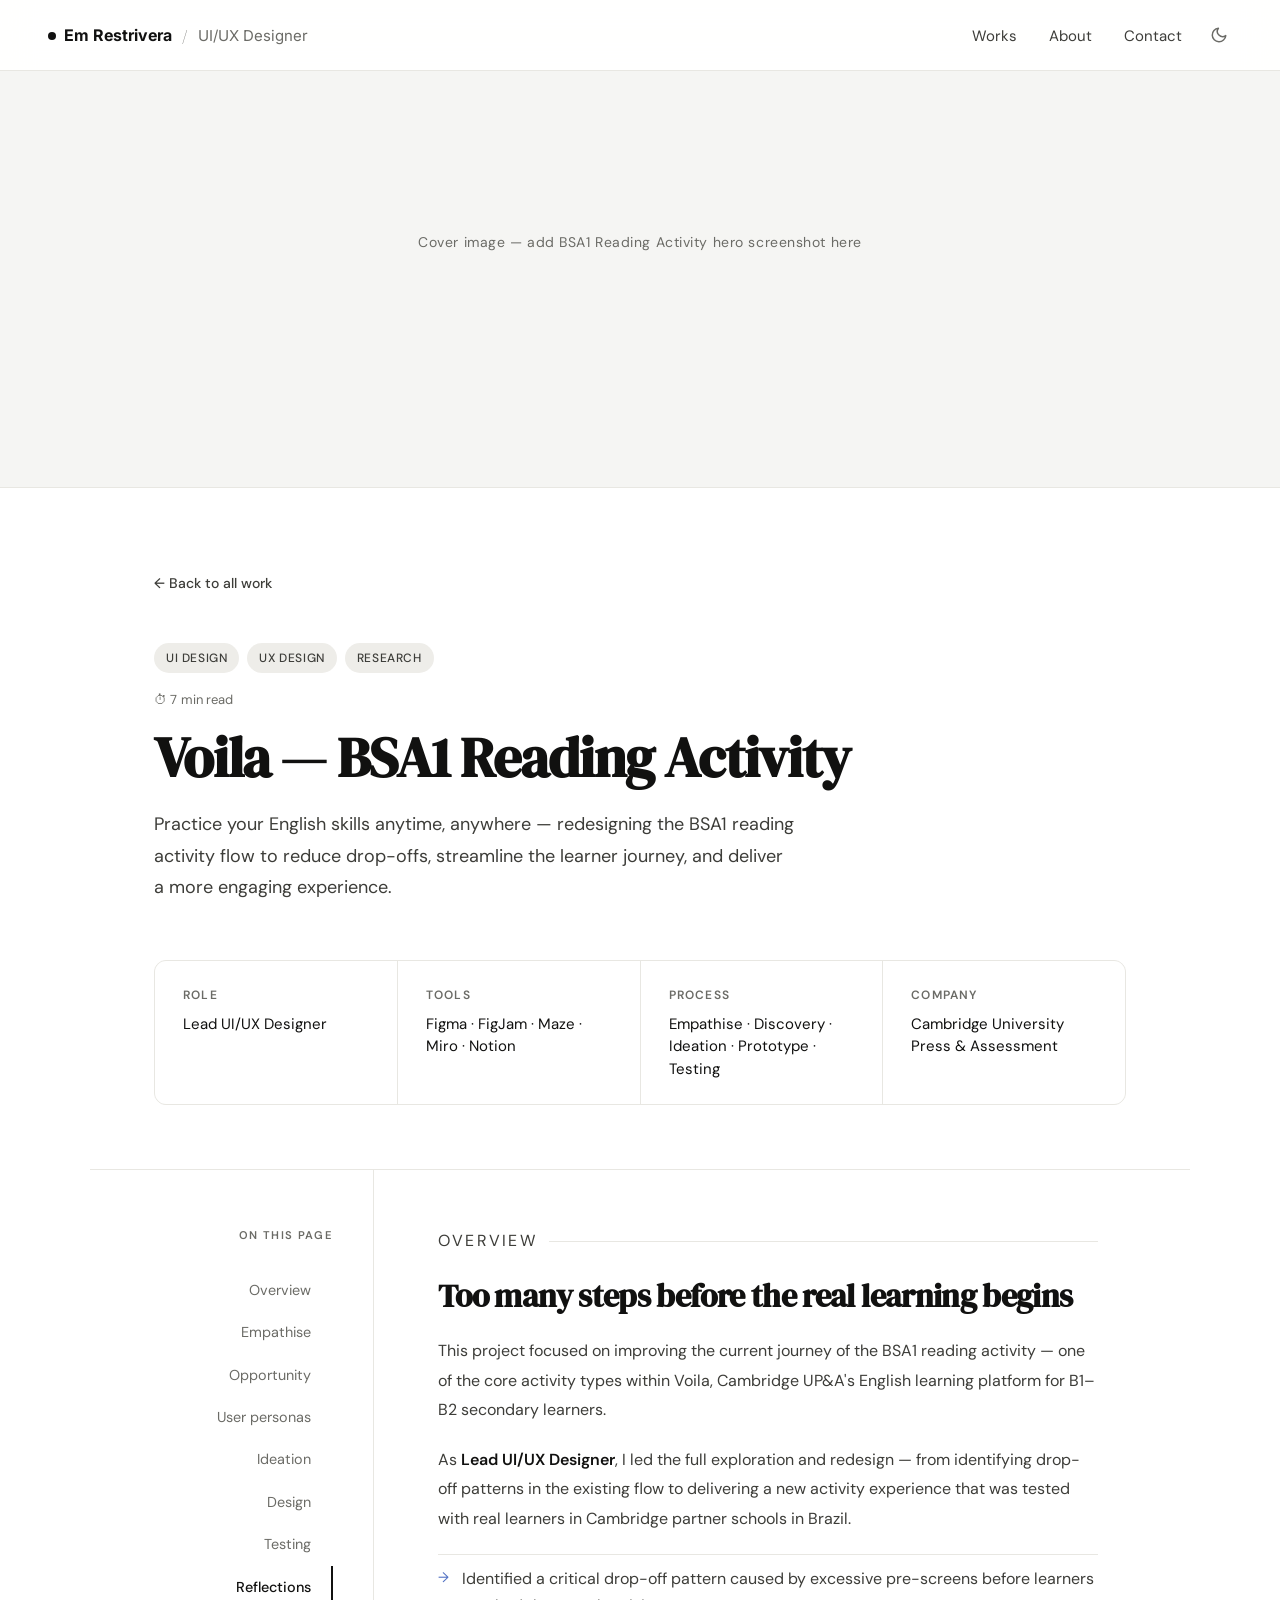
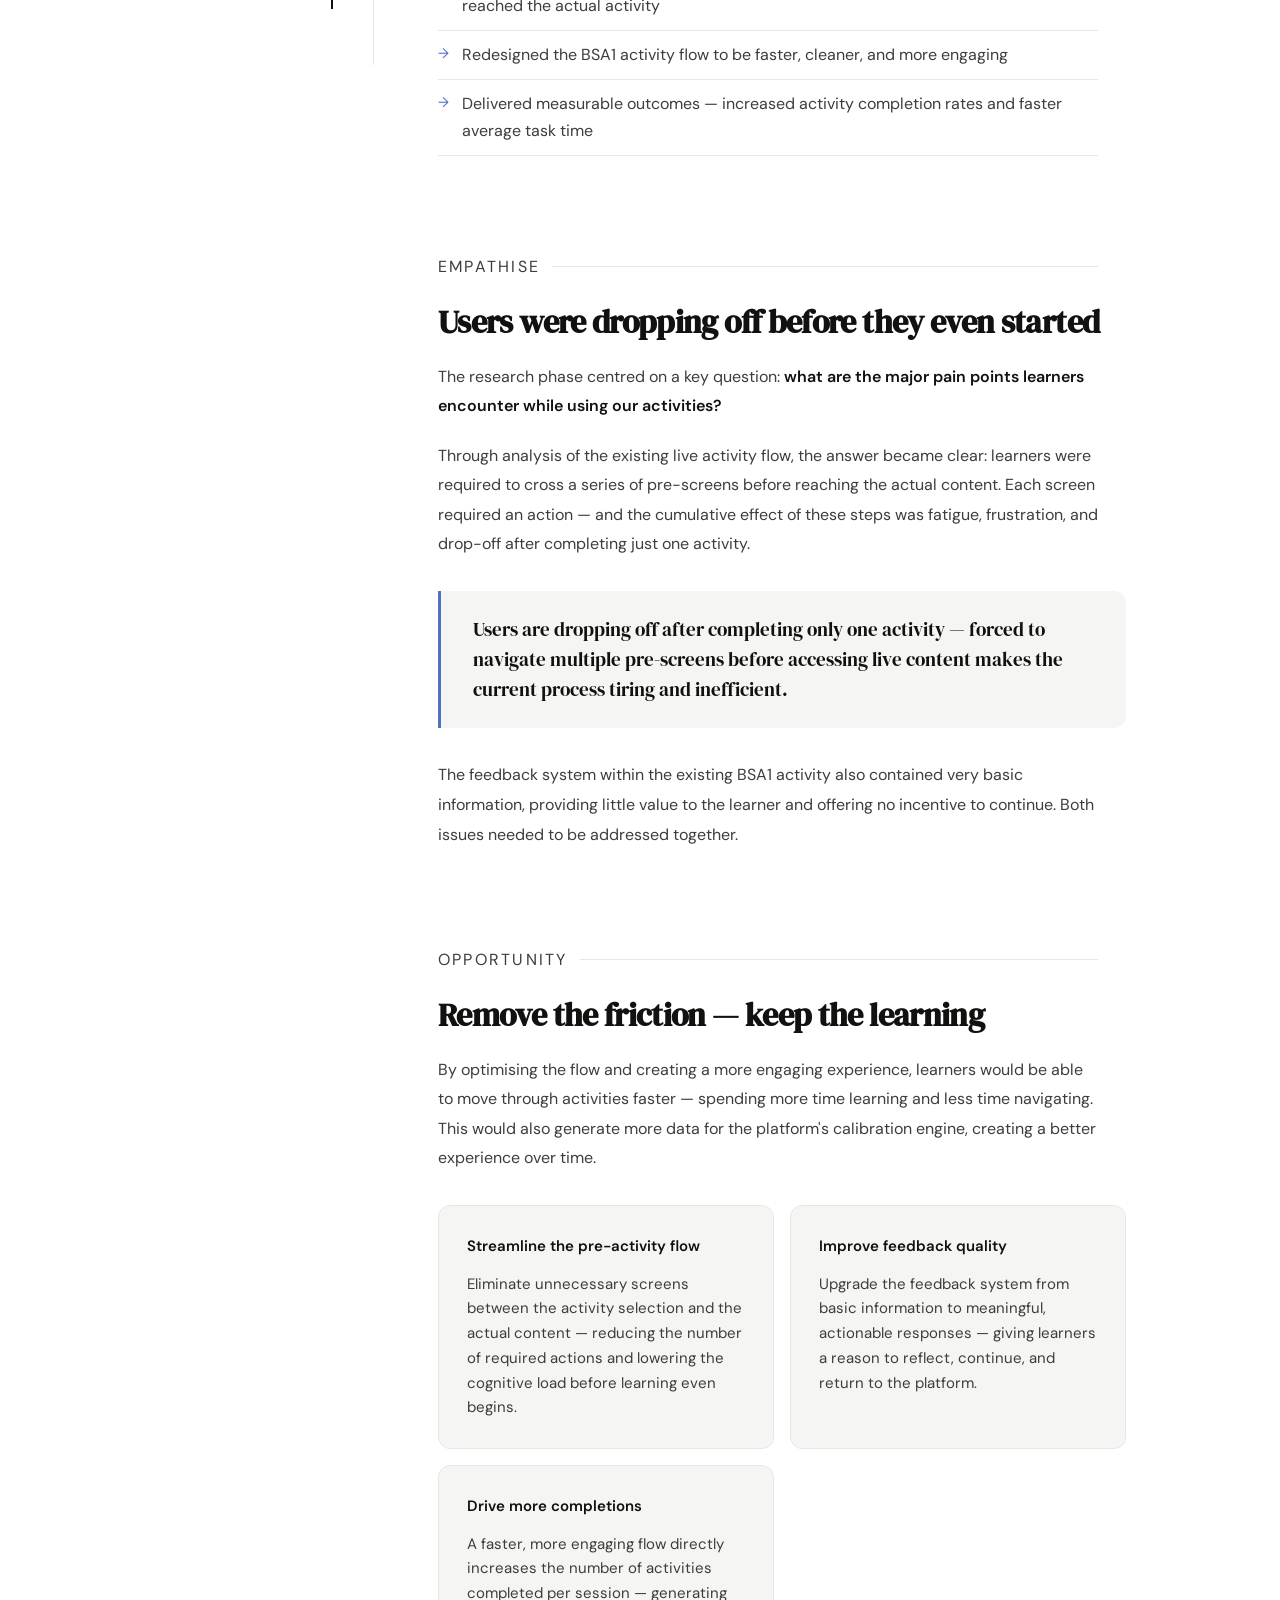
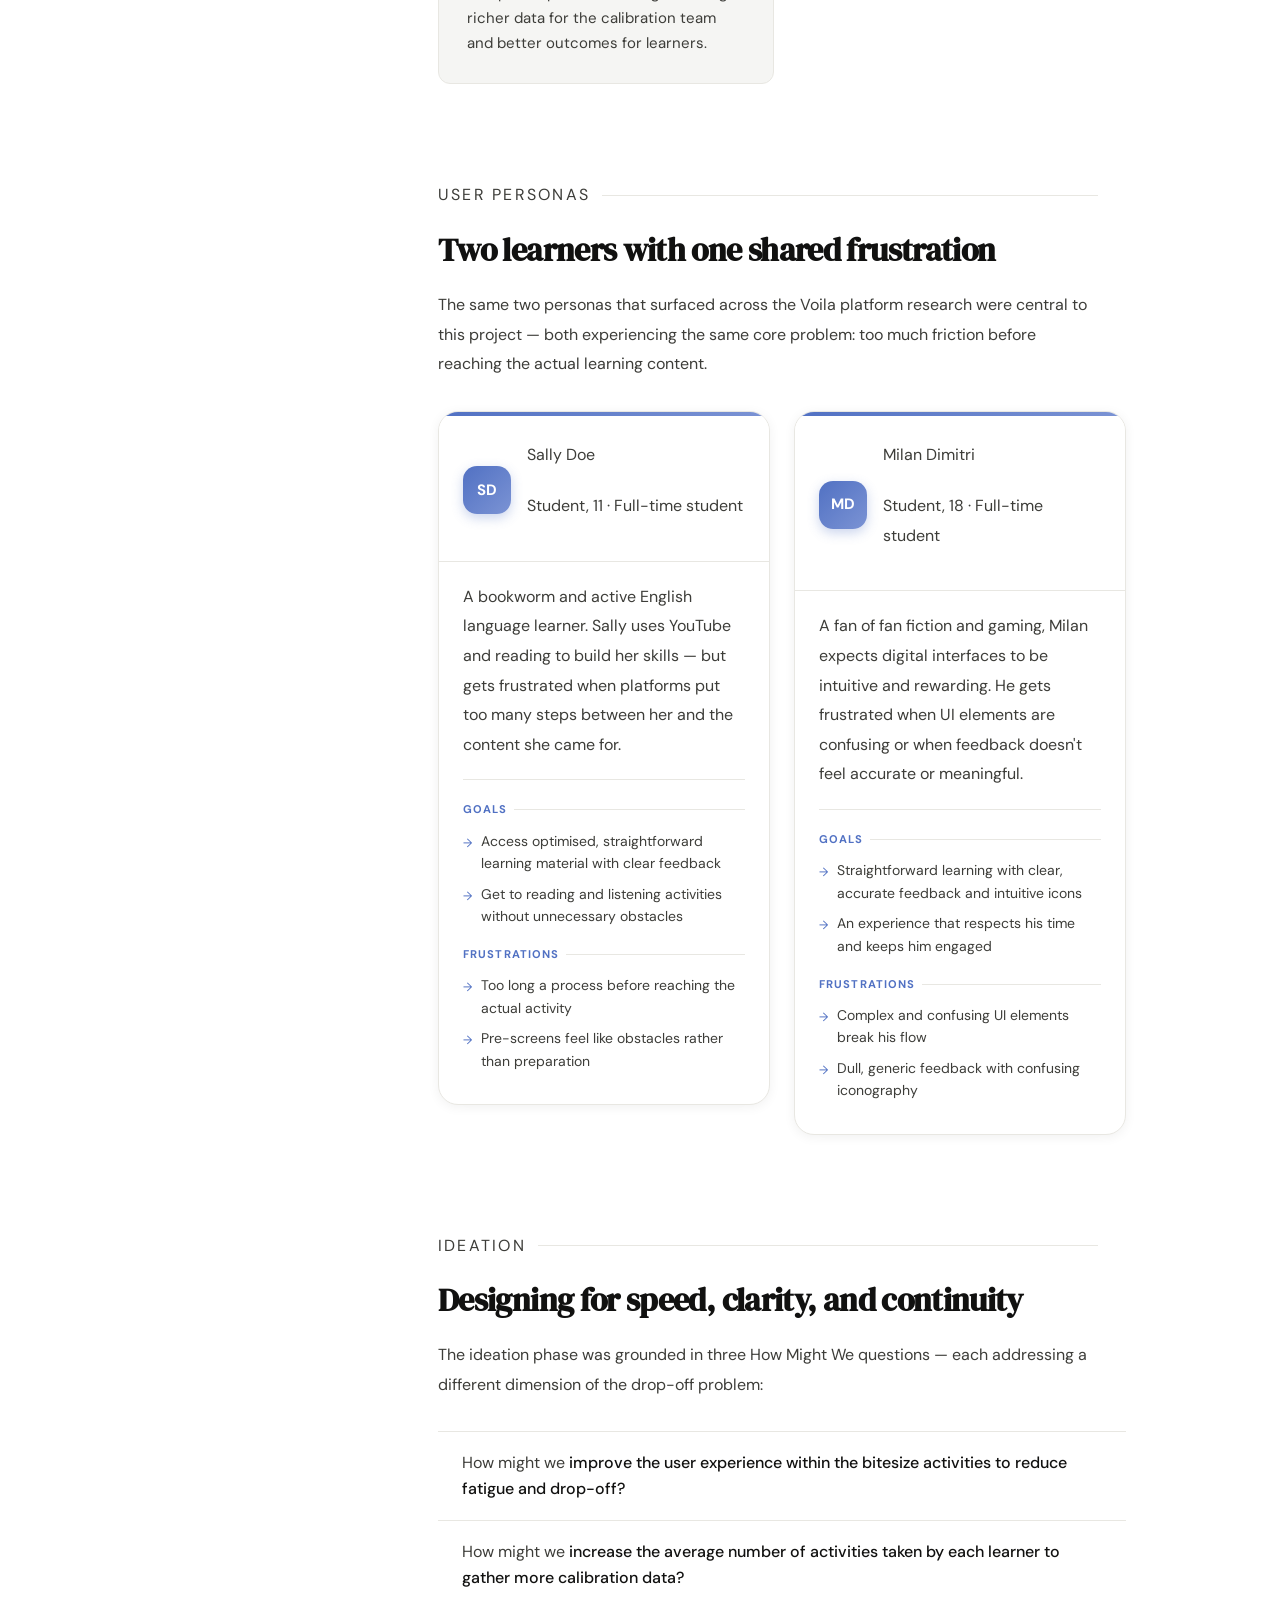
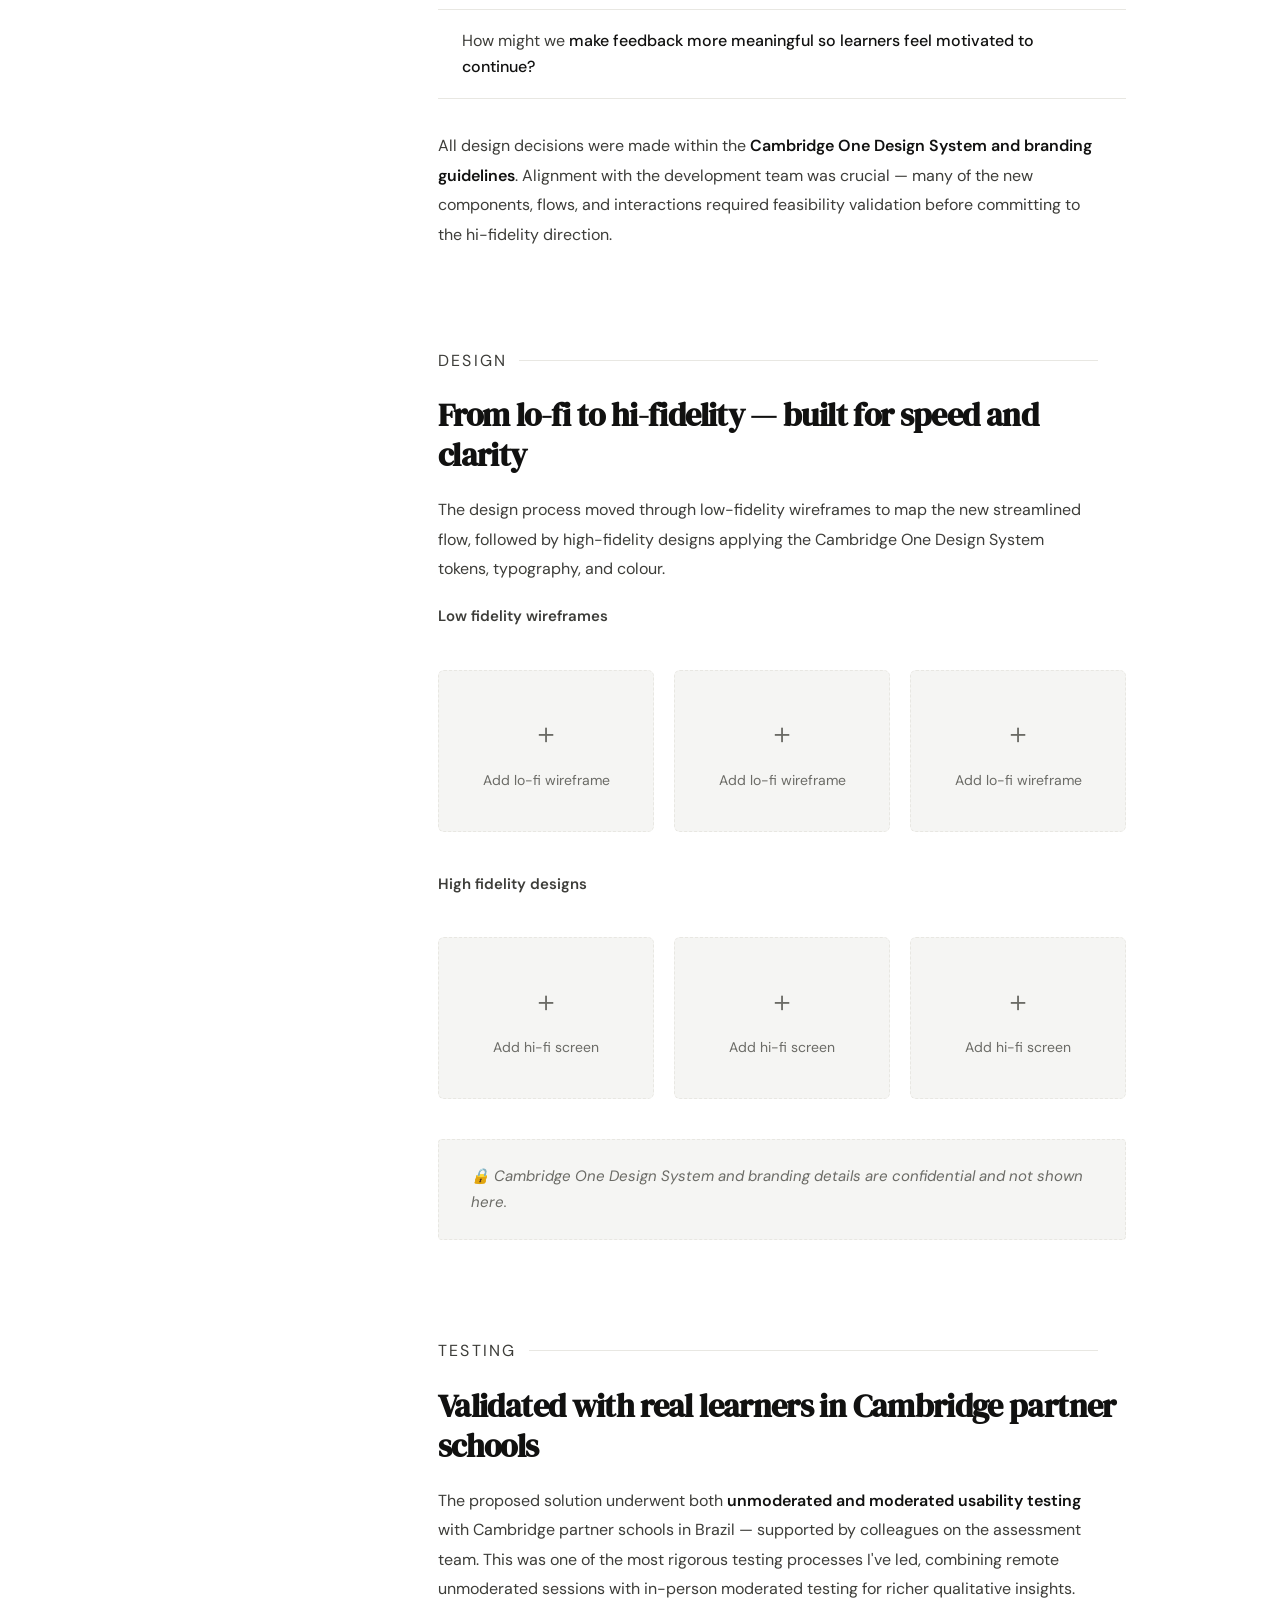
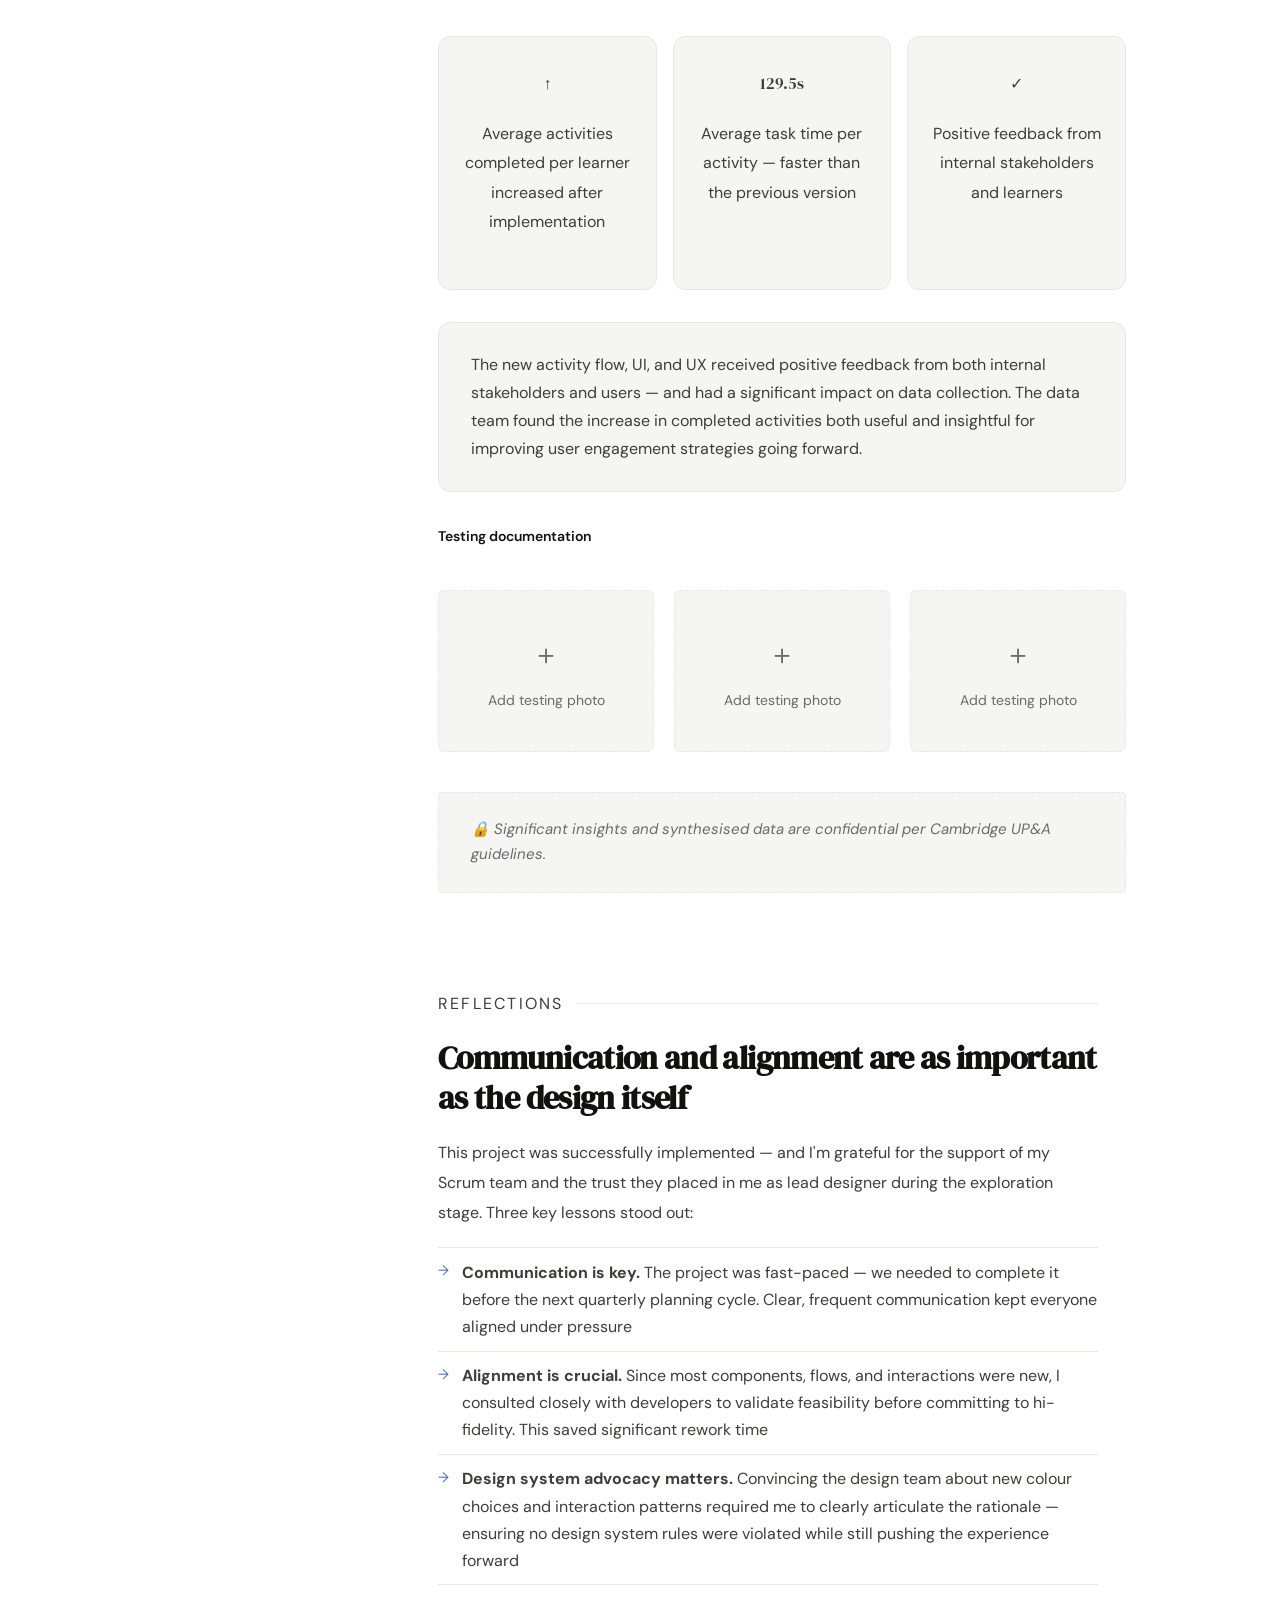
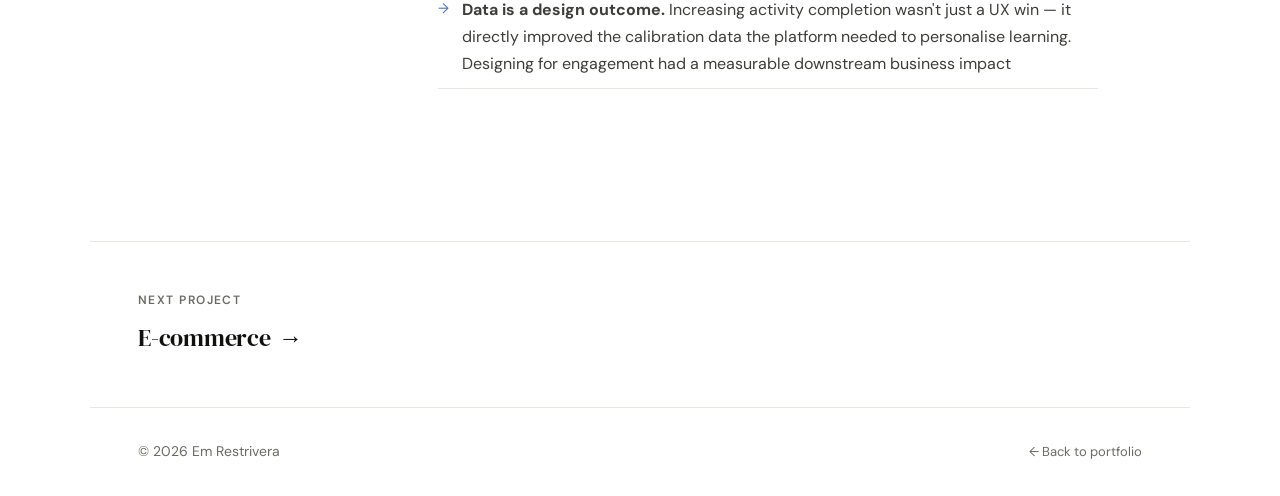
==== activityhomepage.html @ 590471d0 "Add files via upload" ====
<!DOCTYPE html>
<html lang="en">
<head>
<meta charset="UTF-8" />
<meta name="viewport" content="width=device-width, initial-scale=1.0" />
<title>Voila BSA1 Reading Activity — Em Restrivera</title>
<link rel="preconnect" href="https://fonts.googleapis.com" />
<link rel="preconnect" href="https://fonts.gstatic.com" crossorigin />
<link href="https://fonts.googleapis.com/css2?family=Inter:wght@400;500;600;700&family=DM+Serif+Display:ital@0;1&family=DM+Sans:ital,opsz,wght@0,9..40,300;0,9..40,400;0,9..40,500;1,9..40,300&display=swap" rel="stylesheet" />
<link rel="stylesheet" href="case-study.css" />
<style>
  .cs-layout{display:grid;grid-template-columns:220px 1fr;gap:0;max-width:1100px;margin:0 auto;align-items:start;padding:0 4rem}
  .cs-sidenav{position:sticky;top:6rem;padding:3.5rem 2.5rem 3.5rem 0;border-right:1px solid var(--border)}
  .cs-sidenav-title{font-size:0.7rem;font-weight:600;letter-spacing:0.12em;text-transform:uppercase;color:var(--subtle);margin-bottom:1.5rem;text-align:right}
  .cs-sidenav ul{list-style:none;padding:0;margin:0;display:flex;flex-direction:column;gap:0}
  .cs-sidenav ul li a{display:block;font-size:0.9rem;color:var(--subtle);text-decoration:none;padding:0.65rem 1.25rem 0.65rem 0;border-right:2px solid transparent;transition:all 0.2s ease;line-height:1.5;text-align:right}
  .cs-sidenav ul li a:hover{color:var(--text);border-right-color:var(--text)}
  .cs-sidenav ul li a.active{color:var(--text);font-weight:500;border-right-color:var(--text)}
  .cs-main{padding:3.5rem 0 3.5rem 4rem}
  .img-upload-grid{display:grid;grid-template-columns:repeat(auto-fit,minmax(200px,1fr));gap:1.25rem;margin:2.5rem 0}
  .img-upload-box{aspect-ratio:4/3;border:1.5px dashed var(--border);border-radius:6px;display:flex;flex-direction:column;align-items:center;justify-content:center;gap:0.75rem;background:var(--surface);cursor:pointer;transition:all 0.2s ease;position:relative;overflow:hidden}
  .img-upload-box:hover{border-color:var(--muted);background:var(--bg)}
  .img-upload-box input[type="file"]{position:absolute;inset:0;opacity:0;cursor:pointer;width:100%;height:100%}
  .img-upload-box img{position:absolute;inset:0;width:100%;height:100%;object-fit:cover;display:none}
  .img-upload-box .upload-icon{font-size:1.75rem;color:var(--subtle)}
  .img-upload-box .upload-label{font-size:0.875rem;color:var(--subtle);text-align:center;line-height:1.5;padding:0 1.25rem}
  .confidential-box{background:var(--surface);border:1px dashed var(--border);border-radius:4px;padding:1.5rem 2rem;margin:2rem 0;display:flex;align-items:center;gap:0.75rem}
  .confidential-box span{font-size:0.9375rem;color:var(--subtle);font-style:italic}
  @media(max-width:768px){.cs-layout{grid-template-columns:1fr;padding:0 1.5rem}.cs-sidenav{display:none}.cs-main{padding:2rem 0}}
</style>
</head>
<body>

<nav>
  <a href="index.html" class="nav-logo">
    <span style="display:inline-flex;align-items:center;gap:0.5rem;">
      <span style="width:8px;height:8px;background:var(--text);border-radius:50%;display:inline-block;flex-shrink:0;transition:background 0.22s ease;"></span>
      <span style="font-weight:700;font-family:'Inter',sans-serif;font-size:1rem;color:var(--text);">Em Restrivera</span>
      <span style="color:var(--subtle);font-weight:300;font-size:1rem;margin:0 0.15rem;">/</span>
      <span style="font-weight:400;font-family:'Inter',sans-serif;font-size:0.9375rem;color:var(--subtle);">UI/UX Designer</span>
    </span>
  </a>
  <div style="display:flex;align-items:center;gap:1.5rem;">
  <ul class="nav-links">
    <li><a href="index.html#works">Works</a></li>
    <li><a href="index.html#about">About</a></li>
    <li><a href="index.html#contact">Contact</a></li>
  </ul>
    <button id="theme-toggle" aria-label="Toggle dark mode" style="background:none;border:none;cursor:pointer;padding:4px;display:flex;align-items:center;justify-content:center;color:var(--subtle);transition:color 0.22s ease;">
    <svg id="icon-sun" width="18" height="18" viewBox="0 0 24 24" fill="none" stroke="currentColor" stroke-width="2" stroke-linecap="round" stroke-linejoin="round" style="display:none"><circle cx="12" cy="12" r="5"/><line x1="12" y1="1" x2="12" y2="3"/><line x1="12" y1="21" x2="12" y2="23"/><line x1="4.22" y1="4.22" x2="5.64" y2="5.64"/><line x1="18.36" y1="18.36" x2="19.78" y2="19.78"/><line x1="1" y1="12" x2="3" y2="12"/><line x1="21" y1="12" x2="23" y2="12"/><line x1="4.22" y1="19.78" x2="5.64" y2="18.36"/><line x1="18.36" y1="5.64" x2="19.78" y2="4.22"/></svg>
    <svg id="icon-moon" width="18" height="18" viewBox="0 0 24 24" fill="none" stroke="currentColor" stroke-width="2" stroke-linecap="round" stroke-linejoin="round"><path d="M21 12.79A9 9 0 1 1 11.21 3 7 7 0 0 0 21 12.79z"/></svg>
  </button>
  </div>
</nav>

<!-- COVER -->
<div class="cs-cover fade-up">
  <div class="cs-cover-img">Cover image — add BSA1 Reading Activity hero screenshot here</div>
</div>

<!-- HERO -->
<div class="cs-hero fade-up">
  <a href="index.html" class="cs-back">← Back to all work</a>
  <div class="cs-tags">
    <span class="cs-tag">UI Design</span>
    <span class="cs-tag">UX Design</span>
    <span class="cs-tag">Research</span>
  </div>
  <p class="cs-reading-time">⏱ 7 min read</p>
  <h1>Voila — BSA1 Reading Activity</h1>
  <p class="subtitle">Practice your English skills anytime, anywhere — redesigning the BSA1 reading activity flow to reduce drop-offs, streamline the learner journey, and deliver a more engaging experience.</p>
  <div class="cs-meta">
    <div class="cs-meta-item">
      <p class="cs-meta-label">Role</p>
      <p class="cs-meta-value">Lead UI/UX Designer</p>
    </div>
    <div class="cs-meta-item">
      <p class="cs-meta-label">Tools</p>
      <p class="cs-meta-value">Figma · FigJam · Maze · Miro · Notion</p>
    </div>
    <div class="cs-meta-item">
      <p class="cs-meta-label">Process</p>
      <p class="cs-meta-value">Empathise · Discovery · Ideation · Prototype · Testing</p>
    </div>
    <div class="cs-meta-item">
      <p class="cs-meta-label">Company</p>
      <p class="cs-meta-value">Cambridge University Press & Assessment</p>
    </div>
  </div>
</div>

<!-- TWO COLUMN LAYOUT -->
<div class="cs-layout">

  <aside class="cs-sidenav">
    <p class="cs-sidenav-title">On this page</p>
    <ul>
      <li><a href="#overview">Overview</a></li>
      <li><a href="#empathise">Empathise</a></li>
      <li><a href="#opportunity">Opportunity</a></li>
      <li><a href="#personas">User personas</a></li>
      <li><a href="#ideation">Ideation</a></li>
      <li><a href="#design">Design</a></li>
      <li><a href="#testing">Testing</a></li>
      <li><a href="#reflections">Reflections</a></li>
    </ul>
  </aside>

  <div class="cs-main">

    <!-- OVERVIEW -->
    <div class="cs-section fade-up" id="overview">
      <p class="cs-section-label">Overview</p>
      <h2>Too many steps before the real learning begins</h2>
      <p>This project focused on improving the current journey of the BSA1 reading activity — one of the core activity types within Voila, Cambridge UP&A's English learning platform for B1–B2 secondary learners.</p>
      <p>As <strong>Lead UI/UX Designer</strong>, I led the full exploration and redesign — from identifying drop-off patterns in the existing flow to delivering a new activity experience that was tested with real learners in Cambridge partner schools in Brazil.</p>
      <ul class="cs-list">
        <li>Identified a critical drop-off pattern caused by excessive pre-screens before learners reached the actual activity</li>
        <li>Redesigned the BSA1 activity flow to be faster, cleaner, and more engaging</li>
        <li>Delivered measurable outcomes — increased activity completion rates and faster average task time</li>
      </ul>
    </div>

    <!-- EMPATHISE -->
    <div class="cs-section fade-up" id="empathise">
      <p class="cs-section-label">Empathise</p>
      <h2>Users were dropping off before they even started</h2>
      <p>The research phase centred on a key question: <strong>what are the major pain points learners encounter while using our activities?</strong></p>
      <p>Through analysis of the existing live activity flow, the answer became clear: learners were required to cross a series of pre-screens before reaching the actual content. Each screen required an action — and the cumulative effect of these steps was fatigue, frustration, and drop-off after completing just one activity.</p>

      <div class="problem-box">
        <p>Users are dropping off after completing only one activity — forced to navigate multiple pre-screens before accessing live content makes the current process tiring and inefficient.</p>
      </div>

      <p>The feedback system within the existing BSA1 activity also contained very basic information, providing little value to the learner and offering no incentive to continue. Both issues needed to be addressed together.</p>
    </div>

    <!-- OPPORTUNITY -->
    <div class="cs-section fade-up" id="opportunity">
      <p class="cs-section-label">Opportunity</p>
      <h2>Remove the friction — keep the learning</h2>
      <p>By optimising the flow and creating a more engaging experience, learners would be able to move through activities faster — spending more time learning and less time navigating. This would also generate more data for the platform's calibration engine, creating a better experience over time.</p>
      <div class="opportunities">
        <div class="opportunity">
          <h4>Streamline the pre-activity flow</h4>
          <p>Eliminate unnecessary screens between the activity selection and the actual content — reducing the number of required actions and lowering the cognitive load before learning even begins.</p>
        </div>
        <div class="opportunity">
          <h4>Improve feedback quality</h4>
          <p>Upgrade the feedback system from basic information to meaningful, actionable responses — giving learners a reason to reflect, continue, and return to the platform.</p>
        </div>
        <div class="opportunity">
          <h4>Drive more completions</h4>
          <p>A faster, more engaging flow directly increases the number of activities completed per session — generating richer data for the calibration team and better outcomes for learners.</p>
        </div>
      </div>
    </div>

    <!-- PERSONAS -->
    <div class="cs-section fade-up" id="personas">
      <p class="cs-section-label">User personas</p>
      <h2>Two learners with one shared frustration</h2>
      <p>The same two personas that surfaced across the Voila platform research were central to this project — both experiencing the same core problem: too much friction before reaching the actual learning content.</p>
      <div class="personas">
        <div class="persona">
          <div class="persona-header">
            <div class="persona-avatar">SD</div>
            <div style="display:flex;flex-direction:column;gap:2px;">
              <p class="persona-name">Sally Doe</p>
              <p class="persona-role">Student, 11 · Full-time student</p>
            </div>
          </div>
          <div class="persona-body">
            <p class="persona-bio">A bookworm and active English language learner. Sally uses YouTube and reading to build her skills — but gets frustrated when platforms put too many steps between her and the content she came for.</p>
            <div class="persona-section">
            <h5>Goals</h5>
            <ul>
              <li>Access optimised, straightforward learning material with clear feedback</li>
              <li>Get to reading and listening activities without unnecessary obstacles</li>
            </ul>
          </div>
            <div class="persona-section">
            <h5>Frustrations</h5>
            <ul>
              <li>Too long a process before reaching the actual activity</li>
              <li>Pre-screens feel like obstacles rather than preparation</li>
            </ul>
          </div>
          </div>
        </div><div class="persona">
          <div class="persona-header">
            <div class="persona-avatar">MD</div>
            <div style="display:flex;flex-direction:column;gap:2px;">
              <p class="persona-name">Milan Dimitri</p>
              <p class="persona-role">Student, 18 · Full-time student</p>
            </div>
          </div>
          <div class="persona-body">
            <p class="persona-bio">A fan of fan fiction and gaming, Milan expects digital interfaces to be intuitive and rewarding. He gets frustrated when UI elements are confusing or when feedback doesn't feel accurate or meaningful.</p>
            <div class="persona-section">
            <h5>Goals</h5>
            <ul>
              <li>Straightforward learning with clear, accurate feedback and intuitive icons</li>
              <li>An experience that respects his time and keeps him engaged</li>
            </ul>
          </div>
            <div class="persona-section">
            <h5>Frustrations</h5>
            <ul>
              <li>Complex and confusing UI elements break his flow</li>
              <li>Dull, generic feedback with confusing iconography</li>
            </ul>
          </div>
          </div>
        </div></div>
    </div>

    <!-- IDEATION -->
    <div class="cs-section fade-up" id="ideation">
      <p class="cs-section-label">Ideation</p>
      <h2>Designing for speed, clarity, and continuity</h2>
      <p>The ideation phase was grounded in three How Might We questions — each addressing a different dimension of the drop-off problem:</p>
      <div class="hmw">
        <div class="hmw-item">How might we <em>improve the user experience within the bitesize activities to reduce fatigue and drop-off?</em></div>
        <div class="hmw-item">How might we <em>increase the average number of activities taken by each learner to gather more calibration data?</em></div>
        <div class="hmw-item">How might we <em>make feedback more meaningful so learners feel motivated to continue?</em></div>
      </div>
      <p>All design decisions were made within the <strong>Cambridge One Design System and branding guidelines</strong>. Alignment with the development team was crucial — many of the new components, flows, and interactions required feasibility validation before committing to the hi-fidelity direction.</p>
    </div>

    <!-- DESIGN -->
    <div class="cs-section fade-up" id="design">
      <p class="cs-section-label">Design</p>
      <h2>From lo-fi to hi-fidelity — built for speed and clarity</h2>
      <p>The design process moved through low-fidelity wireframes to map the new streamlined flow, followed by high-fidelity designs applying the Cambridge One Design System tokens, typography, and colour.</p>

      <div class="screen-group" style="margin-bottom:2rem;">
        <h4>Low fidelity wireframes</h4>
        <div class="img-upload-grid">
          <div class="img-upload-box">
            <input type="file" accept="image/*" onchange="previewImage(this)" />
            <span class="upload-icon">＋</span>
            <span class="upload-label">Add lo-fi wireframe</span>
            <img alt="Lo-fi 1" />
          </div>
          <div class="img-upload-box">
            <input type="file" accept="image/*" onchange="previewImage(this)" />
            <span class="upload-icon">＋</span>
            <span class="upload-label">Add lo-fi wireframe</span>
            <img alt="Lo-fi 2" />
          </div>
          <div class="img-upload-box">
            <input type="file" accept="image/*" onchange="previewImage(this)" />
            <span class="upload-icon">＋</span>
            <span class="upload-label">Add lo-fi wireframe</span>
            <img alt="Lo-fi 3" />
          </div>
        </div>
      </div>

      <div class="screen-group">
        <h4>High fidelity designs</h4>
        <div class="img-upload-grid">
          <div class="img-upload-box">
            <input type="file" accept="image/*" onchange="previewImage(this)" />
            <span class="upload-icon">＋</span>
            <span class="upload-label">Add hi-fi screen</span>
            <img alt="Hi-fi 1" />
          </div>
          <div class="img-upload-box">
            <input type="file" accept="image/*" onchange="previewImage(this)" />
            <span class="upload-icon">＋</span>
            <span class="upload-label">Add hi-fi screen</span>
            <img alt="Hi-fi 2" />
          </div>
          <div class="img-upload-box">
            <input type="file" accept="image/*" onchange="previewImage(this)" />
            <span class="upload-icon">＋</span>
            <span class="upload-label">Add hi-fi screen</span>
            <img alt="Hi-fi 3" />
          </div>
        </div>
      </div>

      <div class="confidential-box">
        <span>🔒 Cambridge One Design System and branding details are confidential and not shown here.</span>
      </div>
    </div>

    <!-- TESTING -->
    <div class="cs-section fade-up" id="testing">
      <p class="cs-section-label">Testing</p>
      <h2>Validated with real learners in Cambridge partner schools</h2>
      <p>The proposed solution underwent both <strong>unmoderated and moderated usability testing</strong> with Cambridge partner schools in Brazil — supported by colleagues on the assessment team. This was one of the most rigorous testing processes I've led, combining remote unmoderated sessions with in-person moderated testing for richer qualitative insights.</p>

      <div class="stats">
        <div class="stat">
          <p class="stat-num">↑</p>
          <p class="stat-label">Average activities completed per learner increased after implementation</p>
        </div>
        <div class="stat">
          <p class="stat-num">129.5s</p>
          <p class="stat-label">Average task time per activity — faster than the previous version</p>
        </div>
        <div class="stat">
          <p class="stat-num">✓</p>
          <p class="stat-label">Positive feedback from internal stakeholders and learners</p>
        </div>
      </div>

      <div class="summary-box">
        <p>The new activity flow, UI, and UX received positive feedback from both internal stakeholders and users — and had a significant impact on data collection. The data team found the increase in completed activities both useful and insightful for improving user engagement strategies going forward.</p>
      </div>

      <p style="font-size:0.875rem;font-weight:600;color:var(--text);margin-top:2rem;margin-bottom:0.75rem;">Testing documentation</p>
      <div class="img-upload-grid">
        <div class="img-upload-box">
          <input type="file" accept="image/*" onchange="previewImage(this)" />
          <span class="upload-icon">＋</span>
          <span class="upload-label">Add testing photo</span>
          <img alt="Testing photo 1" />
        </div>
        <div class="img-upload-box">
          <input type="file" accept="image/*" onchange="previewImage(this)" />
          <span class="upload-icon">＋</span>
          <span class="upload-label">Add testing photo</span>
          <img alt="Testing photo 2" />
        </div>
        <div class="img-upload-box">
          <input type="file" accept="image/*" onchange="previewImage(this)" />
          <span class="upload-icon">＋</span>
          <span class="upload-label">Add testing photo</span>
          <img alt="Testing photo 3" />
        </div>
      </div>

      <div class="confidential-box">
        <span>🔒 Significant insights and synthesised data are confidential per Cambridge UP&A guidelines.</span>
      </div>
    </div>

    <!-- REFLECTIONS -->
    <div class="cs-section fade-up" id="reflections">
      <p class="cs-section-label">Reflections</p>
      <h2>Communication and alignment are as important as the design itself</h2>
      <p>This project was successfully implemented — and I'm grateful for the support of my Scrum team and the trust they placed in me as lead designer during the exploration stage. Three key lessons stood out:</p>
      <ul class="cs-list">
        <li><strong>Communication is key.</strong> The project was fast-paced — we needed to complete it before the next quarterly planning cycle. Clear, frequent communication kept everyone aligned under pressure</li>
        <li><strong>Alignment is crucial.</strong> Since most components, flows, and interactions were new, I consulted closely with developers to validate feasibility before committing to hi-fidelity. This saved significant rework time</li>
        <li><strong>Design system advocacy matters.</strong> Convincing the design team about new colour choices and interaction patterns required me to clearly articulate the rationale — ensuring no design system rules were violated while still pushing the experience forward</li>
        <li><strong>Data is a design outcome.</strong> Increasing activity completion wasn't just a UX win — it directly improved the calibration data the platform needed to personalise learning. Designing for engagement had a measurable downstream business impact</li>
      </ul>
    </div>

  </div>
</div>

<div class="cs-next fade-up">
  <div>
    <p class="cs-next-label">Next project</p>
    <a href="ecommerce.html">E-commerce <span>→</span></a>
  </div>
</div>

<footer>
  <span>© 2026 Em Restrivera</span>
  <a href="index.html" style="color:var(--subtle);text-decoration:none;font-size:0.8125rem;">← Back to portfolio</a>
</footer>

<script>
  const observer = new IntersectionObserver(e => e.forEach(el => { if (el.isIntersecting) el.target.classList.add('visible'); }), { threshold: 0.1 });
  document.querySelectorAll('.fade-up').forEach(el => observer.observe(el));

  const sections = document.querySelectorAll('.cs-section[id]');
  const navLinks = document.querySelectorAll('.cs-sidenav a');
  const sectionObserver = new IntersectionObserver((entries) => {
    entries.forEach(entry => {
      if (entry.isIntersecting) {
        navLinks.forEach(link => {
          link.classList.remove('active');
          if (link.getAttribute('href') === '#' + entry.target.id) link.classList.add('active');
        });
      }
    });
  }, { threshold: 0.4 });
  sections.forEach(section => sectionObserver.observe(section));

  navLinks.forEach(link => {
    link.addEventListener('click', e => {
      e.preventDefault();
      const target = document.querySelector(link.getAttribute('href'));
      if (target) target.scrollIntoView({ behavior: 'smooth', block: 'start' });
    });
  });

  function previewImage(input) {
    const box = input.parentElement;
    const img = box.querySelector('img');
    const icon = box.querySelector('.upload-icon');
    const label = box.querySelector('.upload-label');
    if (input.files && input.files[0]) {
      const reader = new FileReader();
      reader.onload = e => {
        img.src = e.target.result;
        img.style.display = 'block';
        icon.style.display = 'none';
        label.style.display = 'none';
      };
      reader.readAsDataURL(input.files[0]);
    }
  }

  const _t = document.getElementById("theme-toggle");
  const _th = document.getElementById("toggle-thumb");
  const _tr = document.getElementById("toggle-track");
  const _h = document.documentElement;
  const applyDark = (dark) => {
    if (dark) { _h.classList.add("dark"); if(_th){_th.style.transform="translateX(14px)";_th.style.background="#f0efeb";} if(_tr){_tr.style.background="#4a4a45";} }
    else { _h.classList.remove("dark"); if(_th){_th.style.transform="translateX(0)";_th.style.background="";} if(_tr){_tr.style.background="";} }
  };
  const sv = localStorage.getItem("theme");
  applyDark(sv === "dark" || (!sv && window.matchMedia("(prefers-color-scheme: dark)").matches));
  if(_t){ _t.addEventListener("click", () => { const d = !_h.classList.contains("dark"); localStorage.setItem("theme", d ? "dark" : "light"); applyDark(d); }); }

  // DARK MODE
  const _toggle = document.getElementById("theme-toggle");
  const _iconSun = document.getElementById("icon-sun");
  const _iconMoon = document.getElementById("icon-moon");
  const _html = document.documentElement;

  const applyTheme = (dark) => {
    if (dark) {
      _html.classList.add("dark");
      if (_iconSun) _iconSun.style.display = "block";
      if (_iconMoon) _iconMoon.style.display = "none";
    } else {
      _html.classList.remove("dark");
      if (_iconSun) _iconSun.style.display = "none";
      if (_iconMoon) _iconMoon.style.display = "block";
    }
  };

  const saved = localStorage.getItem("theme");
  const prefersDark = window.matchMedia("(prefers-color-scheme: dark)").matches;
  applyTheme(saved === "dark" || (!saved && prefersDark));

  if (_toggle) {
    _toggle.addEventListener("click", () => {
      const isDark = !_html.classList.contains("dark");
      localStorage.setItem("theme", isDark ? "dark" : "light");
      applyTheme(isDark);
    });
  }
</script>
</body>
</html>
---- case-study.css ----
*, *::before, *::after { box-sizing: border-box; margin: 0; padding: 0; }

:root {
  --bg: #ffffff;
  --surface: #f5f5f3;
  --text: #111110;
  --muted: #3d3d39;
  --subtle: #6b6b66;
  --border: #e8e7e2;
  --tag-bg: #eeede9;
  --tag-text: #3d3d39;
  --accent: #5171c3;
  --serif: 'DM Serif Display', Georgia, serif;
  --sans: 'DM Sans', system-ui, sans-serif;
  --transition: 0.22s ease;
  --radius: 12px;
}

html.dark {
  --bg: #111110;
  --surface: #1a1a18;
  --text: #f0efeb;
  --muted: #a8a8a2;
  --subtle: #6b6b66;
  --border: #2e2e2b;
  --tag-bg: #2a2a27;
  --tag-text: #a8a8a2;
}

html.dark nav { background: rgba(17,17,16,0.92); }
html.dark .nav-logo span, html.dark .nav-logo { color: #f0efeb !important; }

/* DARK MODE TOGGLE */
#theme-toggle {
  background: none; border: none; cursor: pointer;
  padding: 4px; display: flex; align-items: center;
  justify-content: center; color: var(--subtle);
  transition: color 0.22s ease;
}
#theme-toggle:hover { color: var(--text); }

html { scroll-behavior: smooth; }

body {
  font-family: var(--sans);
  background: var(--bg);
  color: var(--text);
  font-size: 17px;
  line-height: 1.7;
  -webkit-font-smoothing: antialiased;
}

/* NAV */
nav {
  position: fixed; top: 0; left: 0; right: 0; z-index: 100;
  display: flex; align-items: center; justify-content: space-between;
  padding: 1.25rem 3rem;
  background: rgba(255,255,255,0.92);
  backdrop-filter: blur(16px);
  border-bottom: 1px solid var(--border);
}
.nav-logo { font-family: var(--serif); font-size: 1.1rem; color: var(--text); text-decoration: none; }
.nav-links { display: flex; gap: 2rem; list-style: none; }
.nav-links a {
  font-size: 0.9375rem; font-weight: 400; color: var(--muted);
  text-decoration: none; transition: color var(--transition);
  position: relative; padding-bottom: 2px;
}
.nav-links a::after {
  content: ''; position: absolute; bottom: 0; left: 0;
  width: 0%; height: 1.5px; background: var(--text);
  transition: width 0.3s ease;
}
.nav-links a:hover { color: var(--text); }
.nav-links a:hover::after, .nav-links a.active::after { width: 100%; }
.nav-links a.active { color: var(--text); font-weight: 500; }

/* COVER IMAGE */
.cs-cover { width: 100%; margin: 0; padding: 0; }
.cs-cover-img {
  width: 100%; aspect-ratio: 21/8;
  background: var(--surface);
  border-bottom: 1px solid var(--border);
  display: flex; align-items: center; justify-content: center;
  font-family: var(--sans); font-size: 0.875rem;
  color: var(--subtle); letter-spacing: 0.04em;
}
.cs-cover-img img { width: 100%; height: 100%; object-fit: cover; }

/* CASE STUDY HERO */
.cs-hero {
  padding: 5rem 4rem 4rem;
  max-width: 1100px; margin: 0 auto;
  border-bottom: 1px solid var(--border);
}

.cs-back {
  display: inline-flex; align-items: center; gap: 0.4rem;
  font-size: 0.875rem; font-weight: 500; color: var(--muted);
  text-decoration: none; margin-bottom: 3rem;
  transition: color var(--transition);
}
.cs-back:hover { color: var(--text); }

.cs-reading-time {
  font-size: 0.8125rem; color: var(--subtle);
  font-weight: 400; margin-bottom: 1rem; letter-spacing: 0.01em;
}

.cs-tags { display: flex; gap: 0.5rem; flex-wrap: wrap; margin-bottom: 1rem; }
.cs-tag {
  font-size: 0.75rem; padding: 0.3rem 0.75rem;
  background: var(--tag-bg); color: var(--tag-text);
  border-radius: 20px; font-weight: 500;
  letter-spacing: 0.05em; text-transform: uppercase;
}

.cs-hero h1 {
  font-family: var(--serif);
  font-size: clamp(2.25rem, 5vw, 3.5rem);
  letter-spacing: -0.02em; line-height: 1.1;
  margin-bottom: 1.25rem; color: var(--text);
}

.cs-hero .subtitle {
  font-size: 1.125rem; font-weight: 400; color: var(--muted);
  max-width: 640px; line-height: 1.75; margin-bottom: 3.5rem;
}

.cs-meta {
  display: grid; grid-template-columns: repeat(auto-fit, minmax(140px, 1fr));
  gap: 1px; background: var(--border); border: 1px solid var(--border);
  border-radius: var(--radius); overflow: hidden;
}
.cs-meta-item { background: var(--bg); padding: 1.5rem 1.75rem; }
.cs-meta-label {
  font-size: 0.75rem; font-weight: 600; letter-spacing: 0.1em;
  text-transform: uppercase; color: var(--subtle); margin-bottom: 0.5rem;
}
.cs-meta-value { font-size: 0.9375rem; font-weight: 400; line-height: 1.5; color: var(--text); }

/* CONTENT */
.cs-content { max-width: 860px; margin: 0 auto; padding: 5rem 4rem; }
.cs-section { margin-bottom: 6rem; }

.cs-section-label {
  font-size: 0.75rem; font-weight: 600; letter-spacing: 0.14em;
  text-transform: uppercase; color: var(--subtle);
  margin-bottom: 1.5rem; display: flex; align-items: center; gap: 0.75rem;
}
.cs-section-label::after { content: ''; flex: 1; height: 1px; background: var(--border); }

.cs-section h2 {
  font-family: var(--serif);
  font-size: clamp(1.5rem, 3vw, 2rem);
  letter-spacing: -0.02em; line-height: 1.25;
  margin-bottom: 1.25rem; color: var(--text);
}

.cs-section p {
  font-size: 1rem; font-weight: 400; color: var(--muted);
  line-height: 1.85; margin-bottom: 1.25rem; max-width: 660px;
}
.cs-section p strong { font-weight: 600; color: var(--text); }

/* BULLET LISTS */
.cs-list { list-style: none; padding: 0; margin: 1rem 0 1.5rem; max-width: 660px; }
.cs-list li {
  font-size: 1rem; color: var(--muted); line-height: 1.7;
  padding: 0.65rem 0 0.65rem 1.5rem;
  border-bottom: 1px solid var(--border); position: relative;
}
.cs-list li:first-child { border-top: 1px solid var(--border); }
.cs-list li::before { content: '→'; position: absolute; left: 0; color: var(--accent); font-size: 0.875rem; top: 0.7rem; }

/* PROBLEM STATEMENT */
.problem-box {
  border-left: 3px solid var(--accent);
  padding: 1.5rem 2rem;
  background: var(--surface);
  margin: 2rem 0;
  border-radius: 0 var(--radius) var(--radius) 0;
}
.problem-box p {
  font-family: var(--serif); font-size: 1.2rem; color: var(--text);
  line-height: 1.55; max-width: 100%; font-weight: 400; margin: 0;
}

/* OPPORTUNITIES */
.opportunities {
  display: grid; grid-template-columns: repeat(auto-fit, minmax(220px, 1fr));
  gap: 1rem; margin: 2rem 0;
}
.opportunity {
  background: var(--surface); padding: 1.75rem;
  border-radius: var(--radius);
  border: 1px solid var(--border);
  transition: border-color var(--transition), box-shadow var(--transition);
}
.opportunity:hover {
  border-color: var(--accent);
  box-shadow: 0 4px 20px rgba(81,113,195,0.08);
}
.opportunity h4 { font-size: 0.9375rem; font-weight: 600; margin-bottom: 0.75rem; color: var(--text); }
.opportunity p { font-size: 0.9375rem; color: var(--muted); margin: 0; max-width: 100%; line-height: 1.65; }

/* PERSONAS */
.personas {
  display: grid; grid-template-columns: repeat(auto-fit, minmax(280px, 1fr));
  gap: 1.5rem; margin: 2rem 0;
  align-items: start;
}

.persona {
  border-radius: 20px;
  overflow: hidden;
  background: var(--bg);
  box-shadow: 0 2px 12px rgba(0,0,0,0.06);
  border: 1px solid var(--border);
  transition: transform 0.3s ease, box-shadow 0.3s ease;
  position: relative;
}

.persona:hover {
  transform: translateY(-6px);
  box-shadow: 0 16px 48px rgba(81,113,195,0.12);
  border-color: rgba(81,113,195,0.3);
}

/* Colored top accent bar */
.persona::before {
  content: '';
  display: block;
  height: 4px;
  background: linear-gradient(90deg, #5171c3, #7b93d4);
  width: 100%;
}

.persona-header {
  display: flex;
  align-items: center;
  gap: 1rem;
  padding: 1.5rem 1.5rem 1.25rem;
  background: var(--bg);
  border-bottom: 1px solid var(--border);
}

.persona-avatar {
  width: 48px;
  height: 48px;
  border-radius: 14px;
  background: linear-gradient(135deg, #5171c3 0%, #7b93d4 100%);
  display: flex;
  align-items: center;
  justify-content: center;
  font-size: 0.9375rem;
  font-weight: 700;
  color: #fff;
  flex-shrink: 0;
  letter-spacing: 0.02em;
  box-shadow: 0 4px 12px rgba(81,113,195,0.3);
}

.persona-name {
  font-size: 1rem;
  font-weight: 600;
  margin: 0;
  padding: 0;
  color: var(--text);
  line-height: 1.2;
}

.persona-role {
  display: inline-block;
  font-size: 0.75rem;
  color: var(--subtle);
  font-weight: 400;
  margin: 0;
  padding: 0;
  line-height: 1.3;
}

.persona-body { padding: 1.25rem 1.5rem 1.5rem; }

.persona-bio {
  font-size: 0.9rem;
  color: var(--muted);
  font-weight: 400;
  line-height: 1.7;
  margin-bottom: 1.25rem;
  padding-bottom: 1.25rem;
  border-bottom: 1px solid var(--border);
}

.persona-section { margin-top: 1.1rem; }
.persona-section:first-child { margin-top: 0; }

.persona-section h5 {
  font-size: 0.7rem;
  font-weight: 700;
  letter-spacing: 0.1em;
  text-transform: uppercase;
  color: var(--accent);
  margin-bottom: 0.65rem;
  display: flex;
  align-items: center;
  gap: 0.4rem;
}

.persona-section h5::after {
  content: '';
  flex: 1;
  height: 1px;
  background: var(--border);
}

.persona-section ul { padding: 0; list-style: none; }

.persona-section li {
  font-size: 0.875rem;
  color: var(--muted);
  font-weight: 400;
  margin-bottom: 0.5rem;
  line-height: 1.6;
  padding-left: 1.1rem;
  position: relative;
}

.persona-section li::before {
  content: '→';
  position: absolute;
  left: 0;
  color: var(--accent);
  font-size: 0.75rem;
  top: 0.25rem;
}

/* STATS */
.stats {
  display: grid; grid-template-columns: repeat(auto-fit, minmax(140px, 1fr));
  gap: 1rem; margin: 2rem 0;
}
.stat {
  background: var(--surface); padding: 2rem 1.5rem;
  text-align: center; border-radius: var(--radius);
  border: 1px solid var(--border);
}
.stat-num {
  font-family: var(--serif); font-size: 2.5rem;
  letter-spacing: -0.02em; margin-bottom: 0.5rem; color: var(--text);
}
.stat-label { font-size: 0.875rem; color: var(--muted); font-weight: 400; line-height: 1.45; }

/* SCREENS */
.screens { margin: 2rem 0; }
.screen-group { margin-bottom: 2.5rem; }
.screen-group h4 { font-size: 0.9375rem; font-weight: 600; margin-bottom: 0.75rem; color: var(--muted); }
.screen-placeholder {
  width: 100%; background: var(--surface);
  border: 1.5px dashed var(--border);
  display: flex; align-items: center; justify-content: center;
  padding: 3rem; font-size: 0.875rem; color: var(--subtle);
  letter-spacing: 0.04em; text-transform: uppercase;
  border-radius: var(--radius);
}

/* HMW */
.hmw { margin: 2rem 0; }
.hmw-item {
  padding: 1.1rem 1.5rem; border-bottom: 1px solid var(--border);
  font-size: 1rem; font-weight: 400; color: var(--muted); line-height: 1.65;
}
.hmw-item:first-child { border-top: 1px solid var(--border); }
.hmw-item em { font-style: normal; color: var(--text); font-weight: 500; }

/* SUMMARY BOX */
.summary-box {
  background: var(--surface); border: 1px solid var(--border);
  padding: 1.75rem 2rem; margin: 2rem 0; border-radius: var(--radius);
}
.summary-box p { font-size: 1rem; color: var(--muted); font-weight: 400; max-width: 100%; line-height: 1.75; margin: 0; }

/* IMAGE UPLOAD */
.img-upload-grid { display: grid; grid-template-columns: repeat(auto-fit, minmax(200px, 1fr)); gap: 1.25rem; margin: 2rem 0; }
.img-upload-box {
  aspect-ratio: 4/3; border: 1.5px dashed var(--border);
  border-radius: var(--radius); display: flex; flex-direction: column;
  align-items: center; justify-content: center; gap: 0.75rem;
  background: var(--surface); cursor: pointer;
  transition: all 0.2s ease; position: relative; overflow: hidden;
}
.img-upload-box:hover { border-color: var(--accent); background: var(--bg); }
.img-upload-box input[type="file"] { position: absolute; inset: 0; opacity: 0; cursor: pointer; width: 100%; height: 100%; }
.img-upload-box img { position: absolute; inset: 0; width: 100%; height: 100%; object-fit: cover; display: none; }
.img-upload-box .upload-icon { font-size: 1.75rem; color: var(--subtle); }
.img-upload-box .upload-label { font-size: 0.875rem; color: var(--subtle); text-align: center; line-height: 1.5; padding: 0 1.25rem; }

/* CONFIDENTIAL */
.confidential-box {
  background: var(--surface); border: 1px dashed var(--border);
  border-radius: var(--radius); padding: 1.5rem 2rem; margin: 2rem 0;
  display: flex; align-items: center; gap: 0.75rem;
}
.confidential-box span { font-size: 0.9375rem; color: var(--subtle); font-style: italic; }

/* ROLE NOTE */
.role-note {
  background: var(--surface); border-left: 3px solid var(--border);
  border-radius: 0 var(--radius) var(--radius) 0;
  padding: 1.25rem 1.75rem; margin: 2rem 0;
}
.role-note p { font-size: 0.9375rem; color: var(--muted); font-weight: 400; line-height: 1.75; max-width: 100%; margin: 0; }
.role-note p strong { color: var(--text); font-weight: 600; }

/* NEXT PROJECT */
.cs-next {
  border-top: 1px solid var(--border); padding: 3rem;
  max-width: 1100px; margin: 0 auto;
  display: flex; align-items: center; justify-content: space-between; gap: 1rem;
}
.cs-next-label { font-size: 0.75rem; font-weight: 600; letter-spacing: 0.12em; text-transform: uppercase; color: var(--subtle); margin-bottom: 0.5rem; }
.cs-next a {
  font-family: var(--serif); font-size: 1.5rem; color: var(--text);
  text-decoration: none; letter-spacing: -0.01em;
  display: flex; align-items: center; gap: 0.5rem;
  transition: gap var(--transition);
}
.cs-next a:hover { gap: 1rem; }

footer {
  border-top: 1px solid var(--border); padding: 2rem 3rem;
  max-width: 1100px; margin: 0 auto;
  display: flex; align-items: center; justify-content: space-between;
  font-size: 0.875rem; color: var(--subtle);
}

/* FADE */
.fade-up { opacity: 0; transform: translateY(20px); transition: opacity 0.55s ease, transform 0.55s ease; }
.fade-up.visible { opacity: 1; transform: translateY(0); }

@media (max-width: 768px) {
  nav { padding: 1rem 1.5rem; }
  .nav-links a { font-size: 0.875rem; }
  .cs-hero, .cs-content, .cs-next, footer { padding-left: 1.25rem; padding-right: 1.25rem; }
  .cs-hero { padding-top: 7rem; }
  .cs-next { flex-direction: column; align-items: flex-start; }
  .personas { grid-template-columns: 1fr; }
  .opportunities { grid-template-columns: 1fr; }
  .stats { grid-template-columns: repeat(2, 1fr); }
}
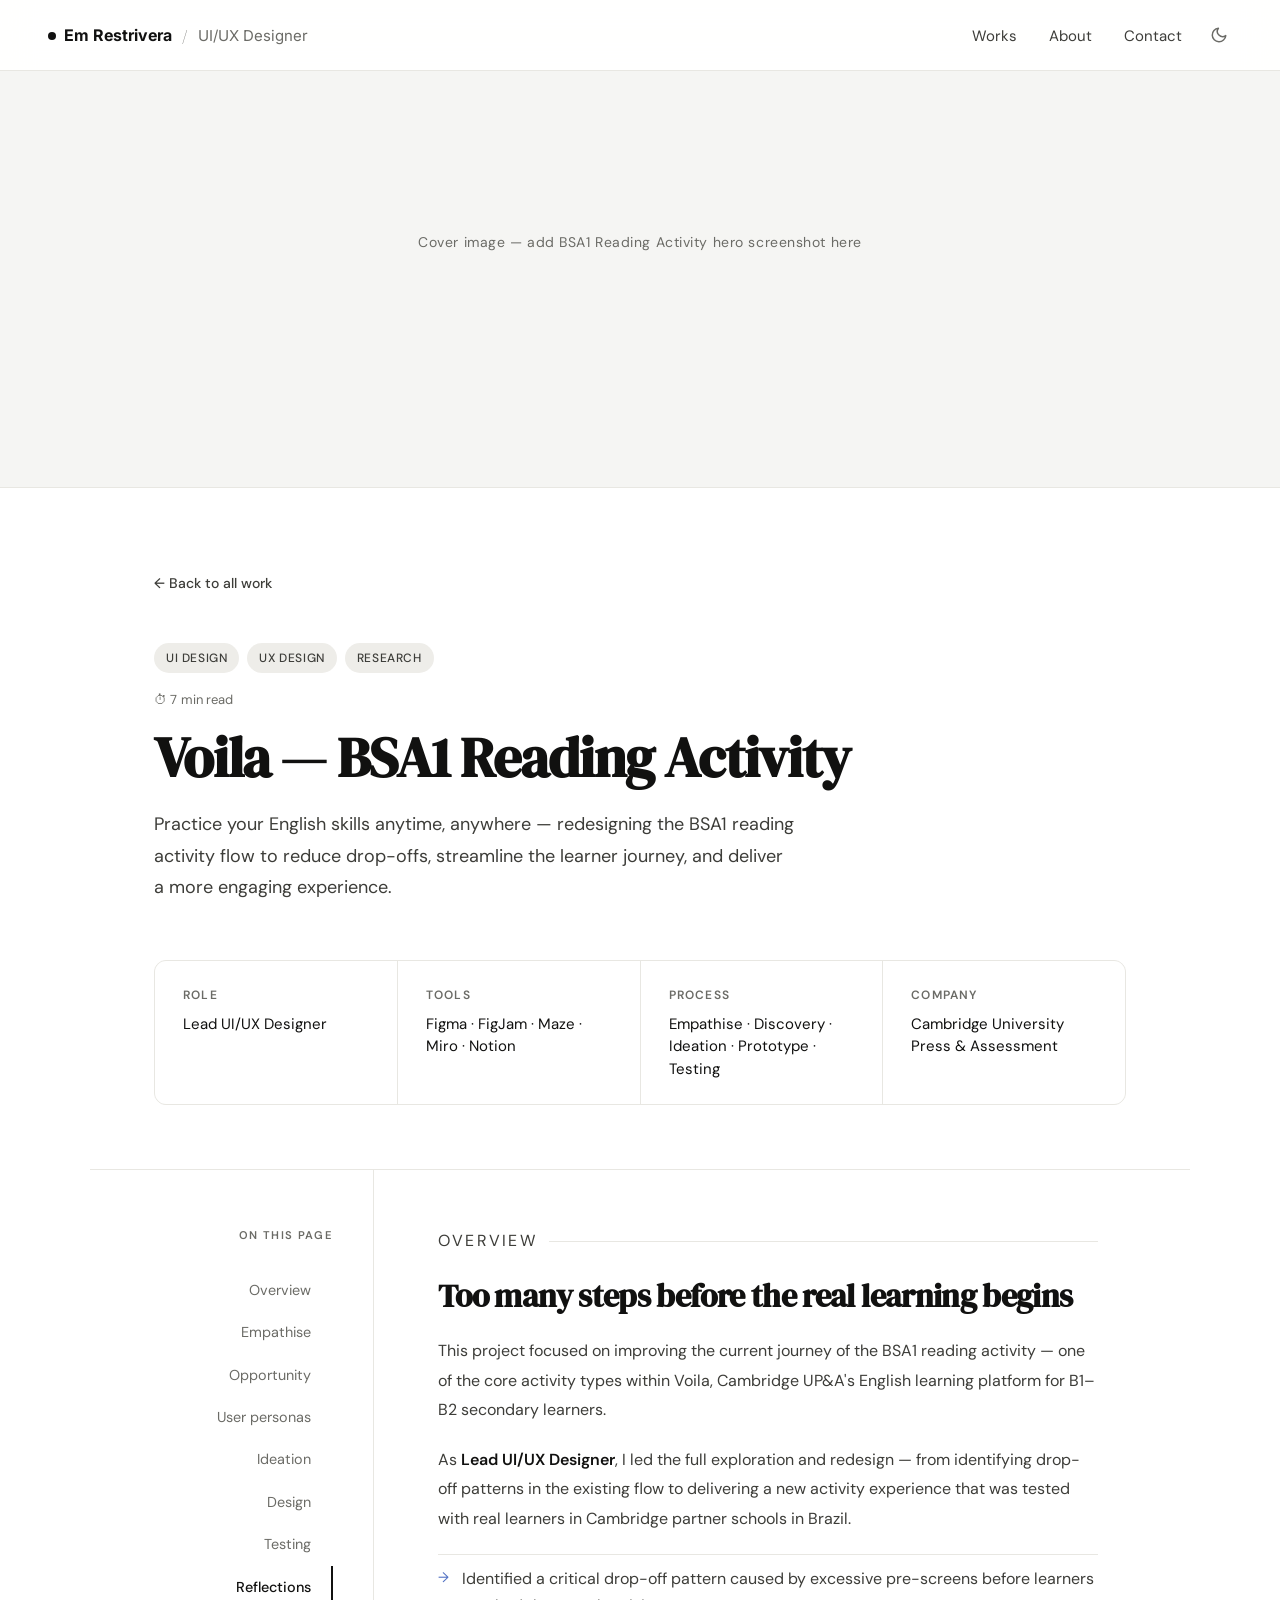
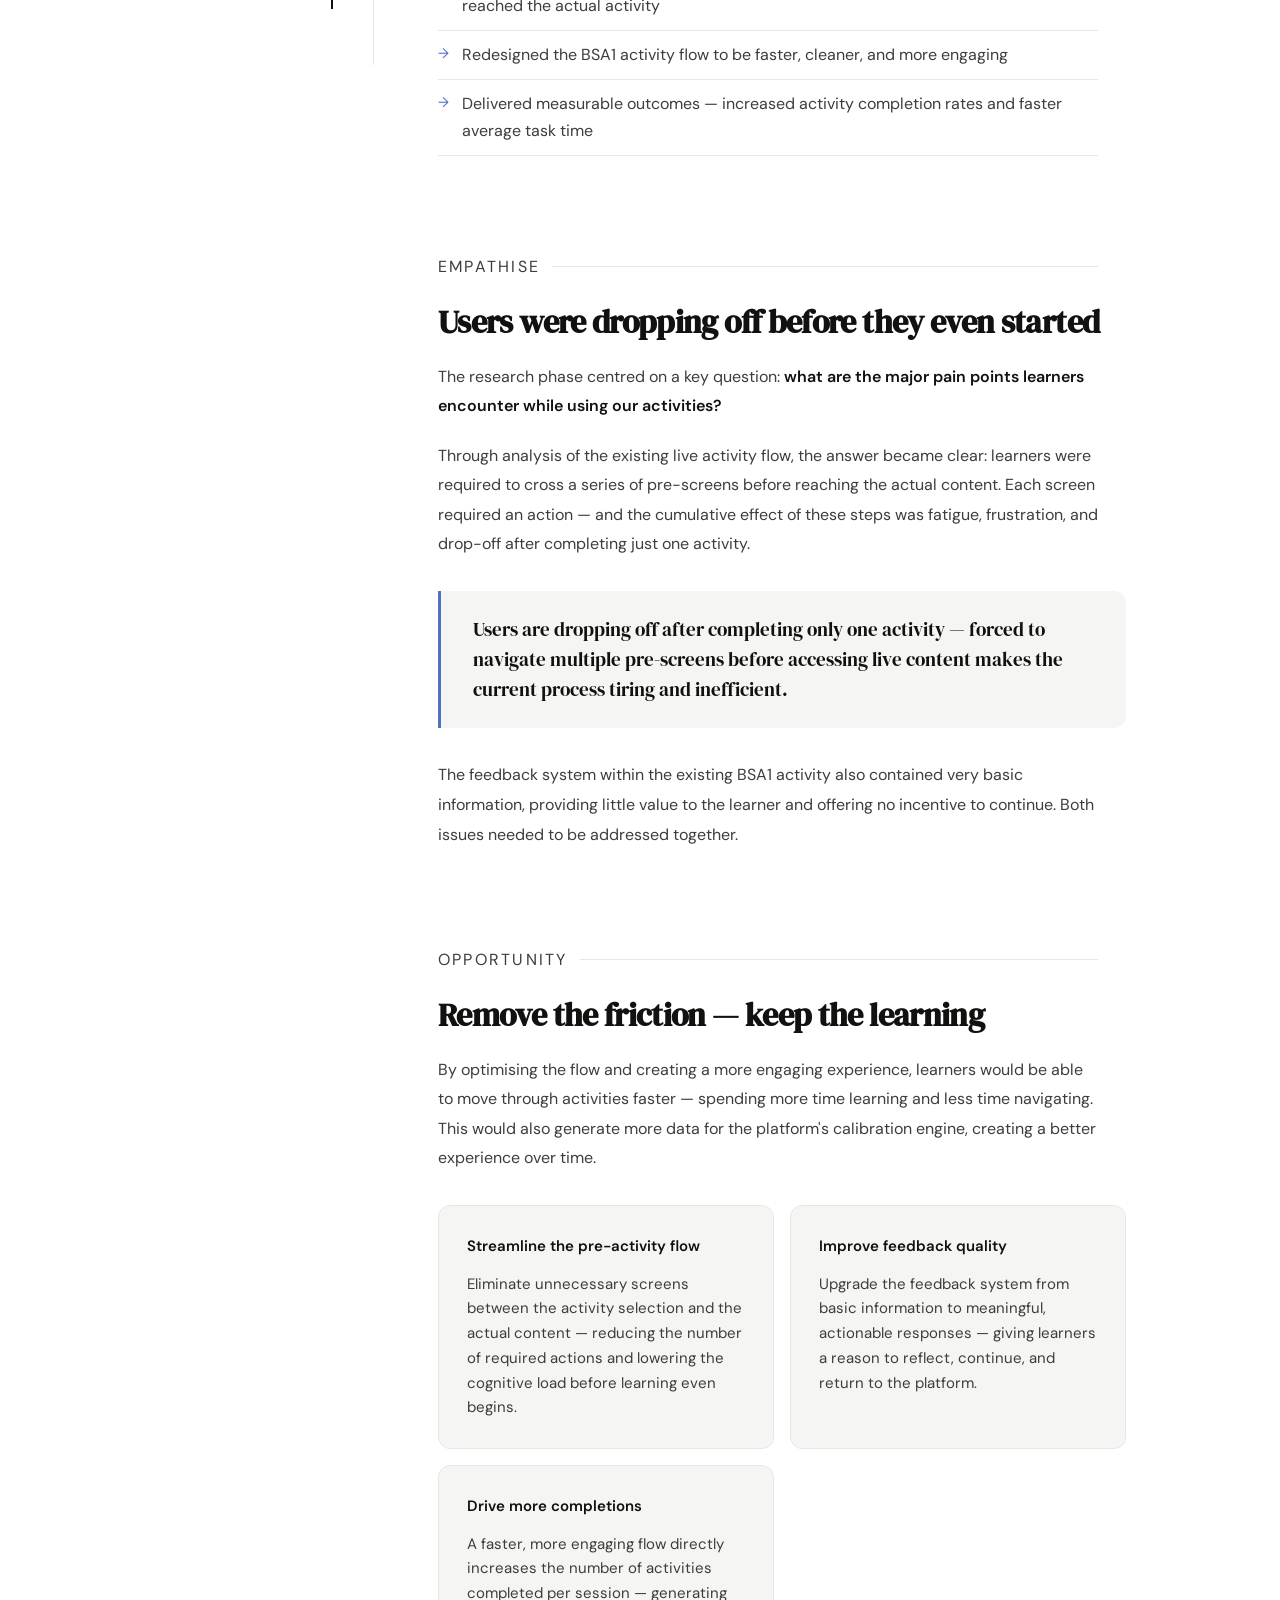
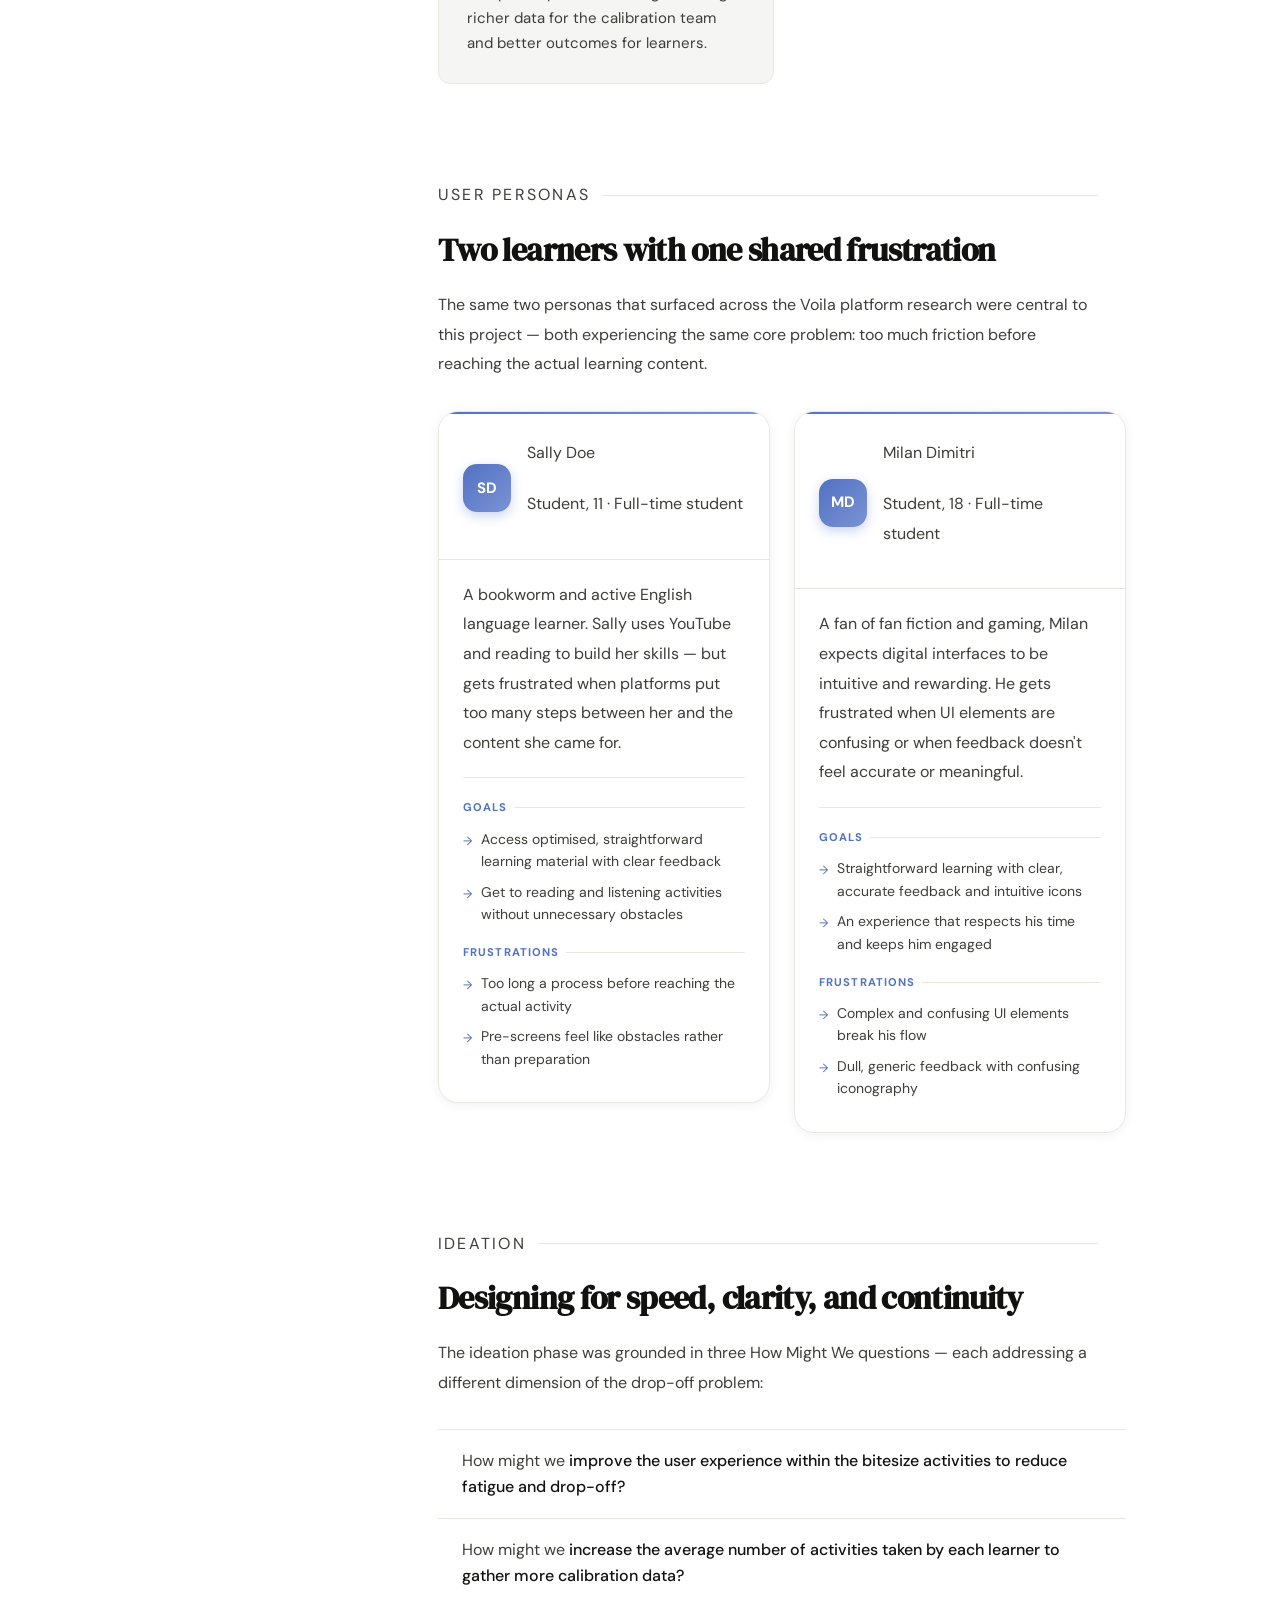
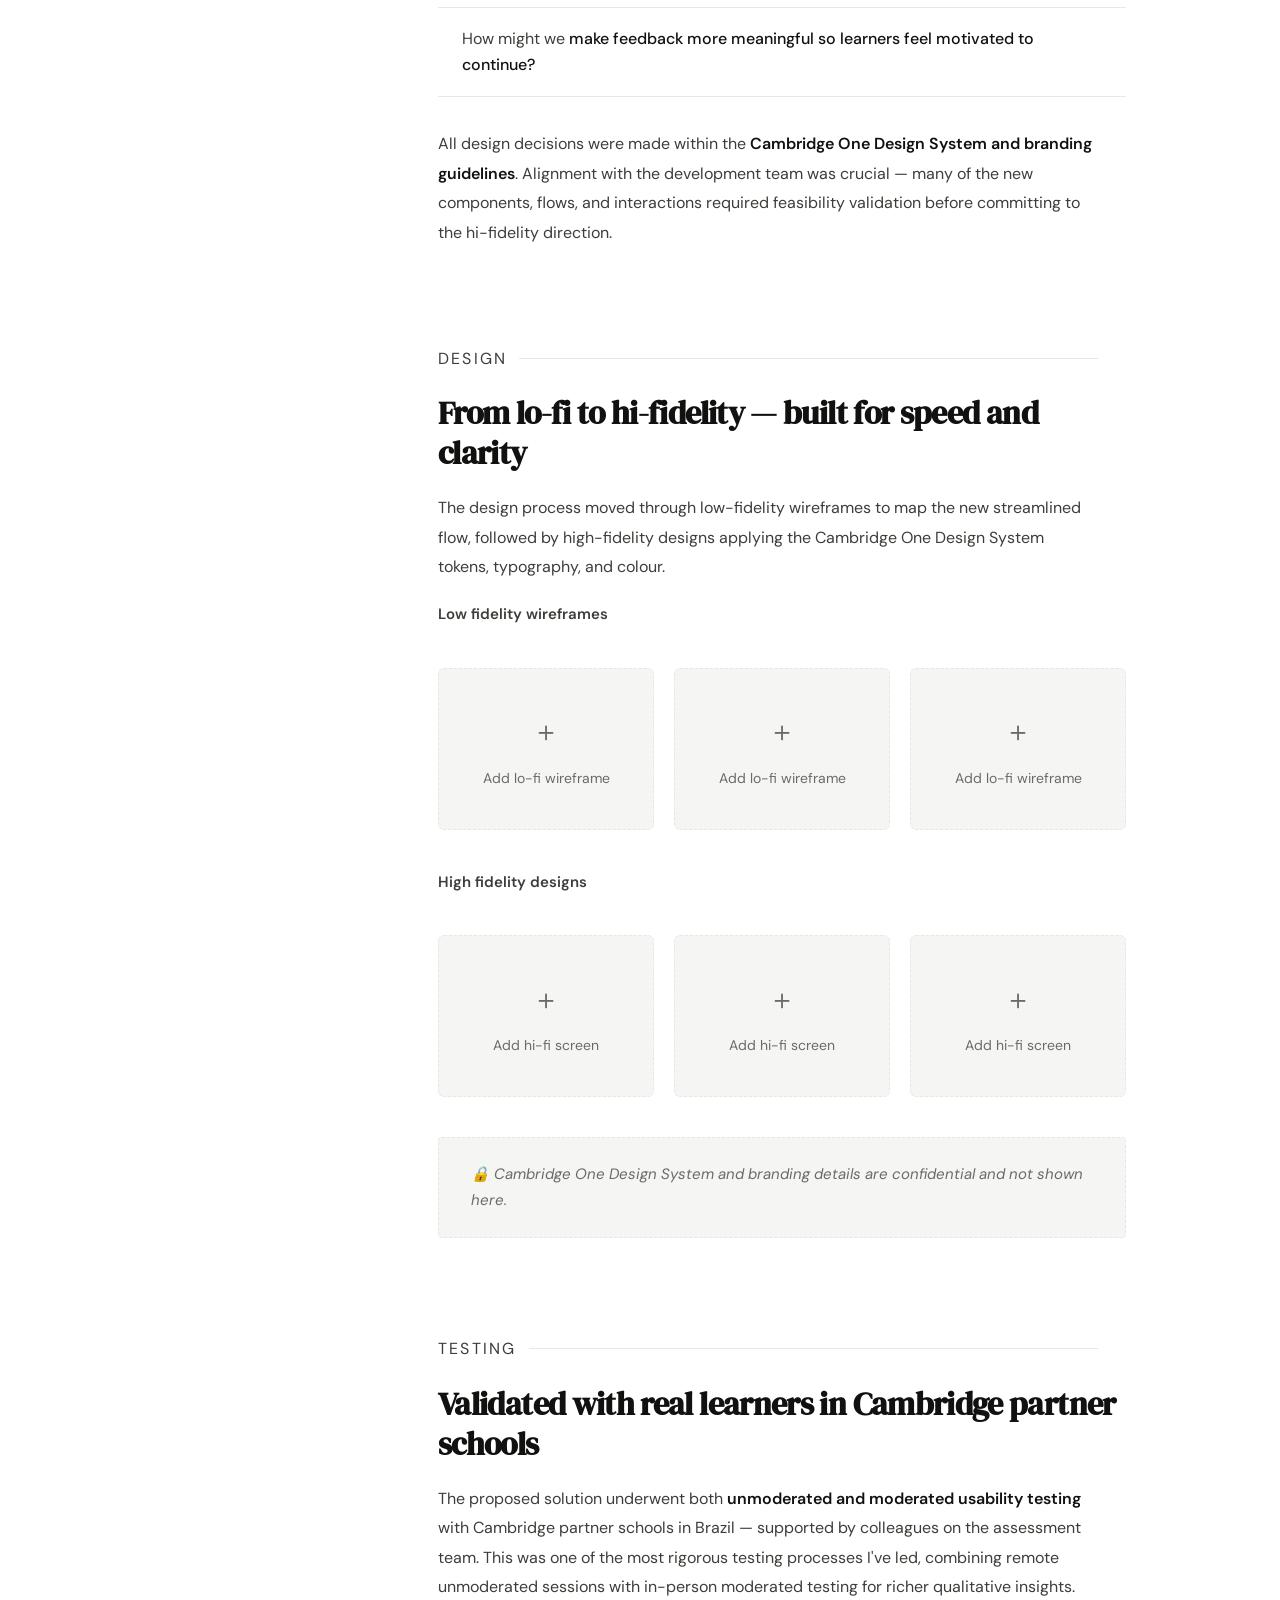
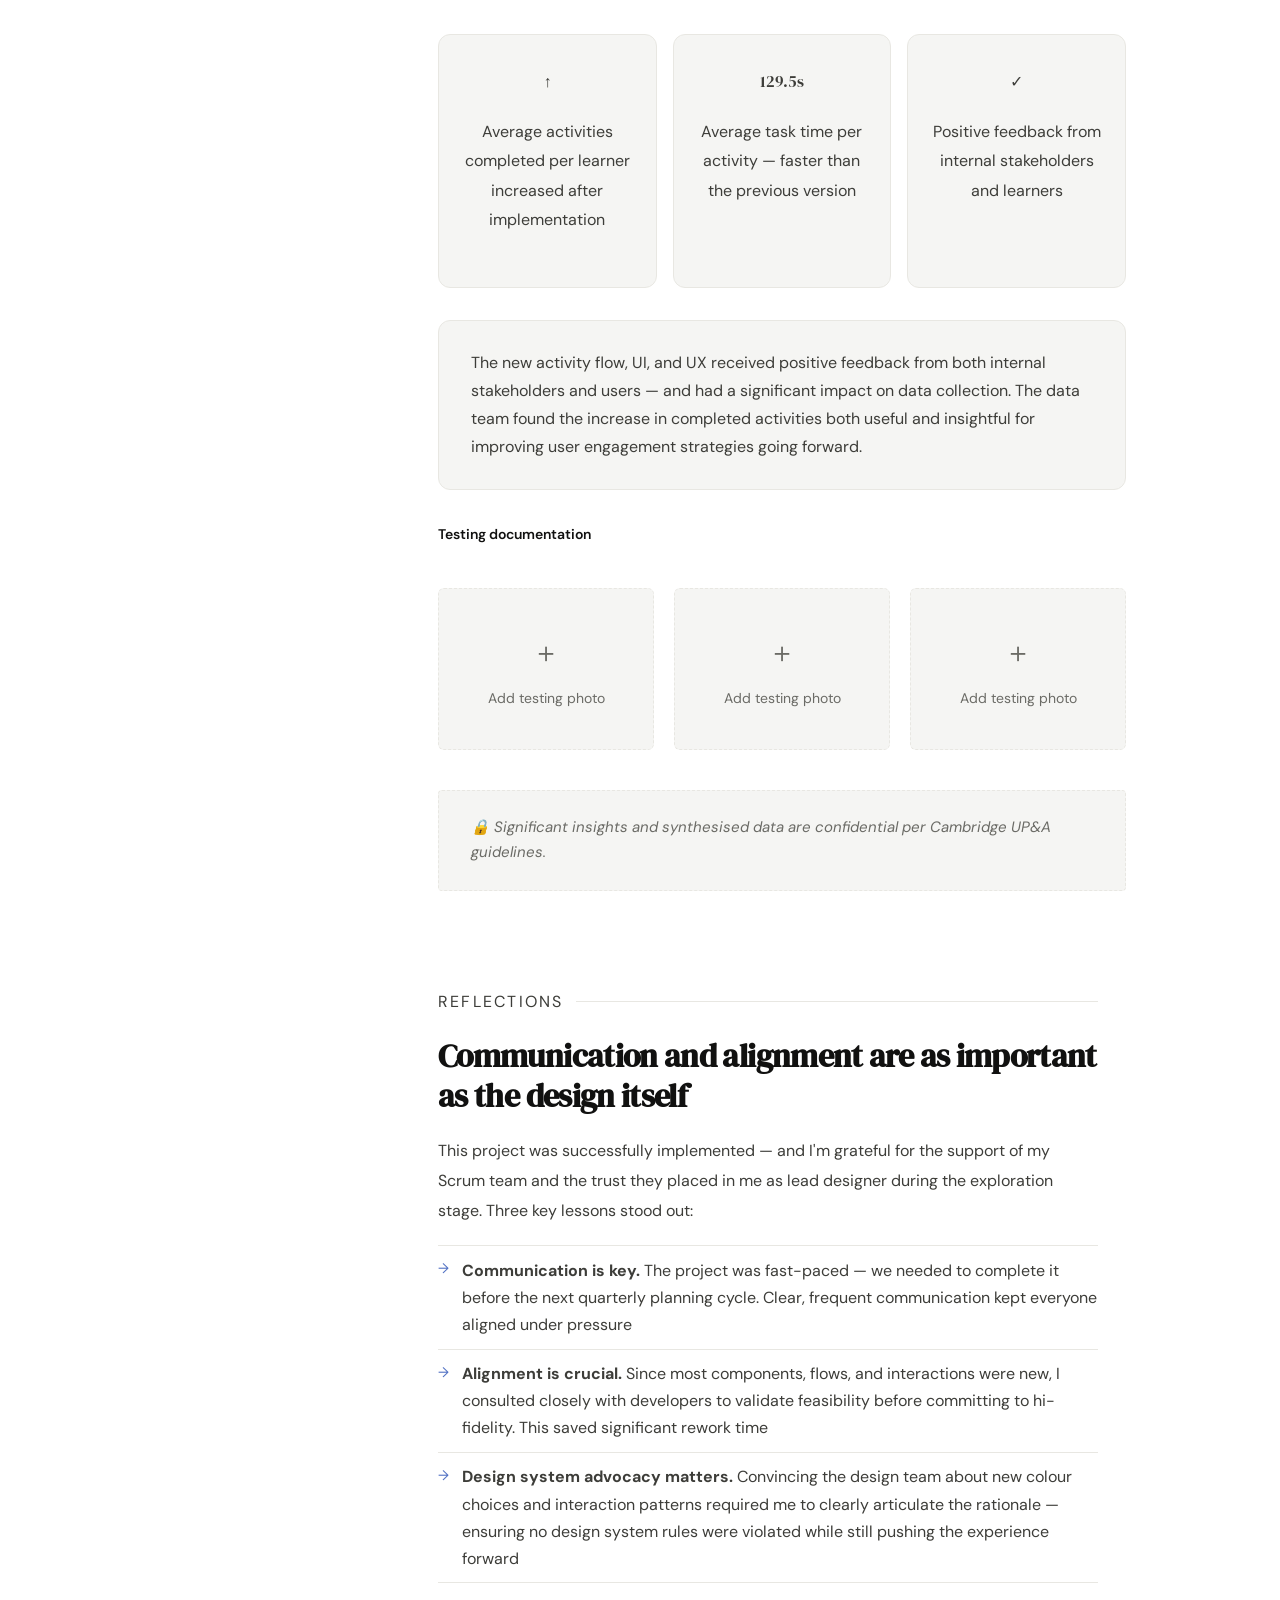
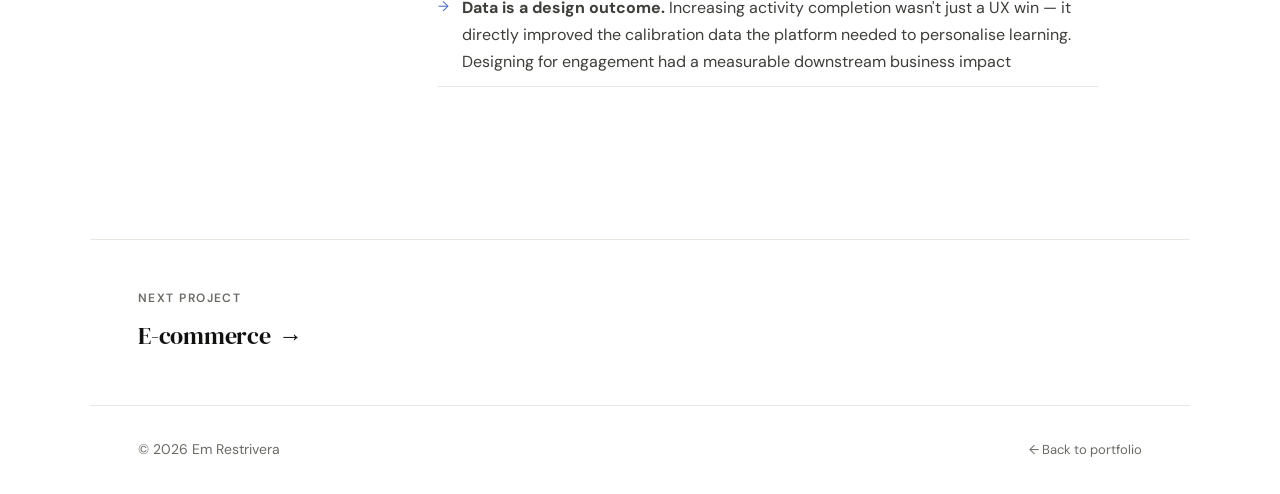
==== commit d803b076: "Add favicon and update HTML head section Add favicon and update HTML head section" ====
--- a/activityhomepage.html
+++ b/activityhomepage.html
@@ -3,6 +3,7 @@
 <head>
 <meta charset="UTF-8" />
 <meta name="viewport" content="width=device-width, initial-scale=1.0" />
+<link rel="icon" href="data:image/svg+xml,<svg xmlns='http://www.w3.org/2000/svg' viewBox='0 0 100 100'><circle cx='50' cy='50' r='48' fill='%23000000'/><text x='50' y='68' text-anchor='middle' font-size='62' font-family='Inter, Arial, sans-serif' font-weight='700' fill='%23ffffff'>E</text></svg>">
 <title>Voila BSA1 Reading Activity — Em Restrivera</title>
 <link rel="preconnect" href="https://fonts.googleapis.com" />
 <link rel="preconnect" href="https://fonts.gstatic.com" crossorigin />
--- a/case-study.css
+++ b/case-study.css
@@ -231,7 +231,7 @@
 .persona::before {
   content: '';
   display: block;
-  height: 4px;
+  height: 2px;
   background: linear-gradient(90deg, #5171c3, #7b93d4);
   width: 100%;
 }
